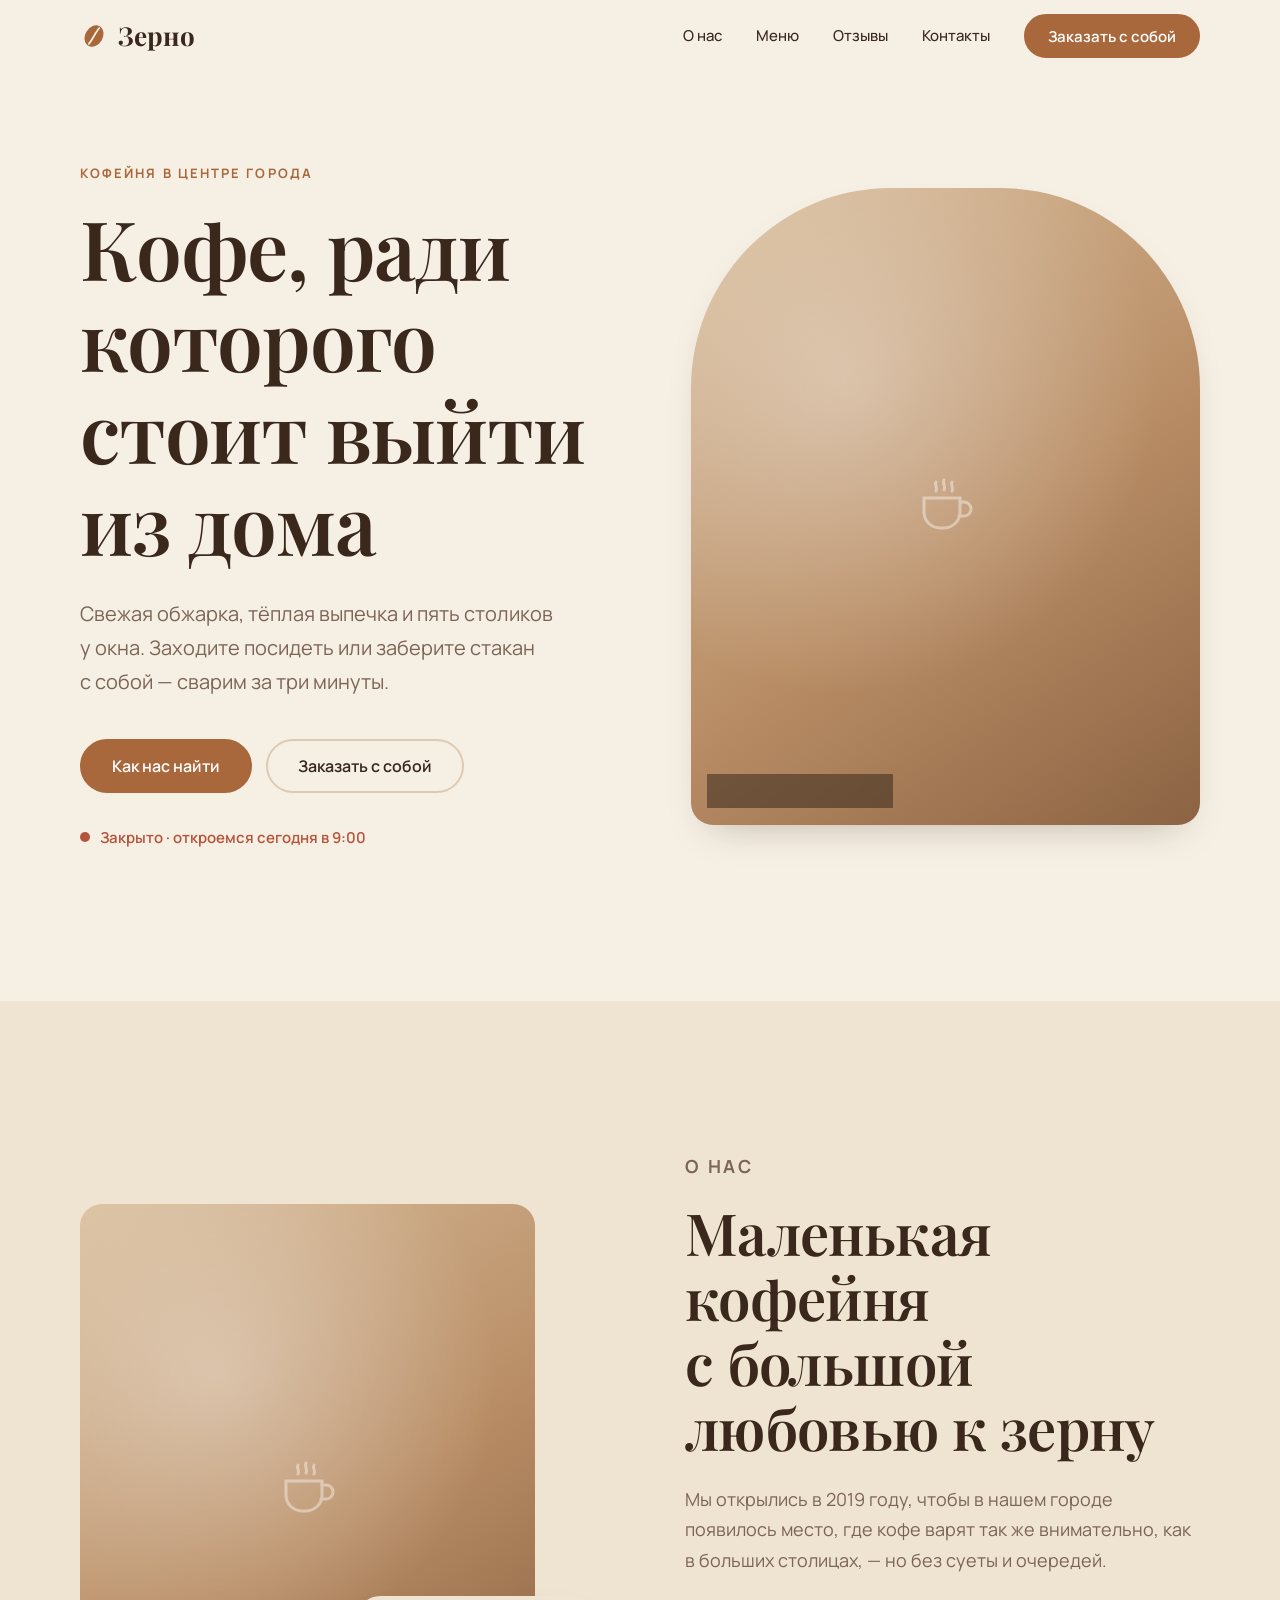
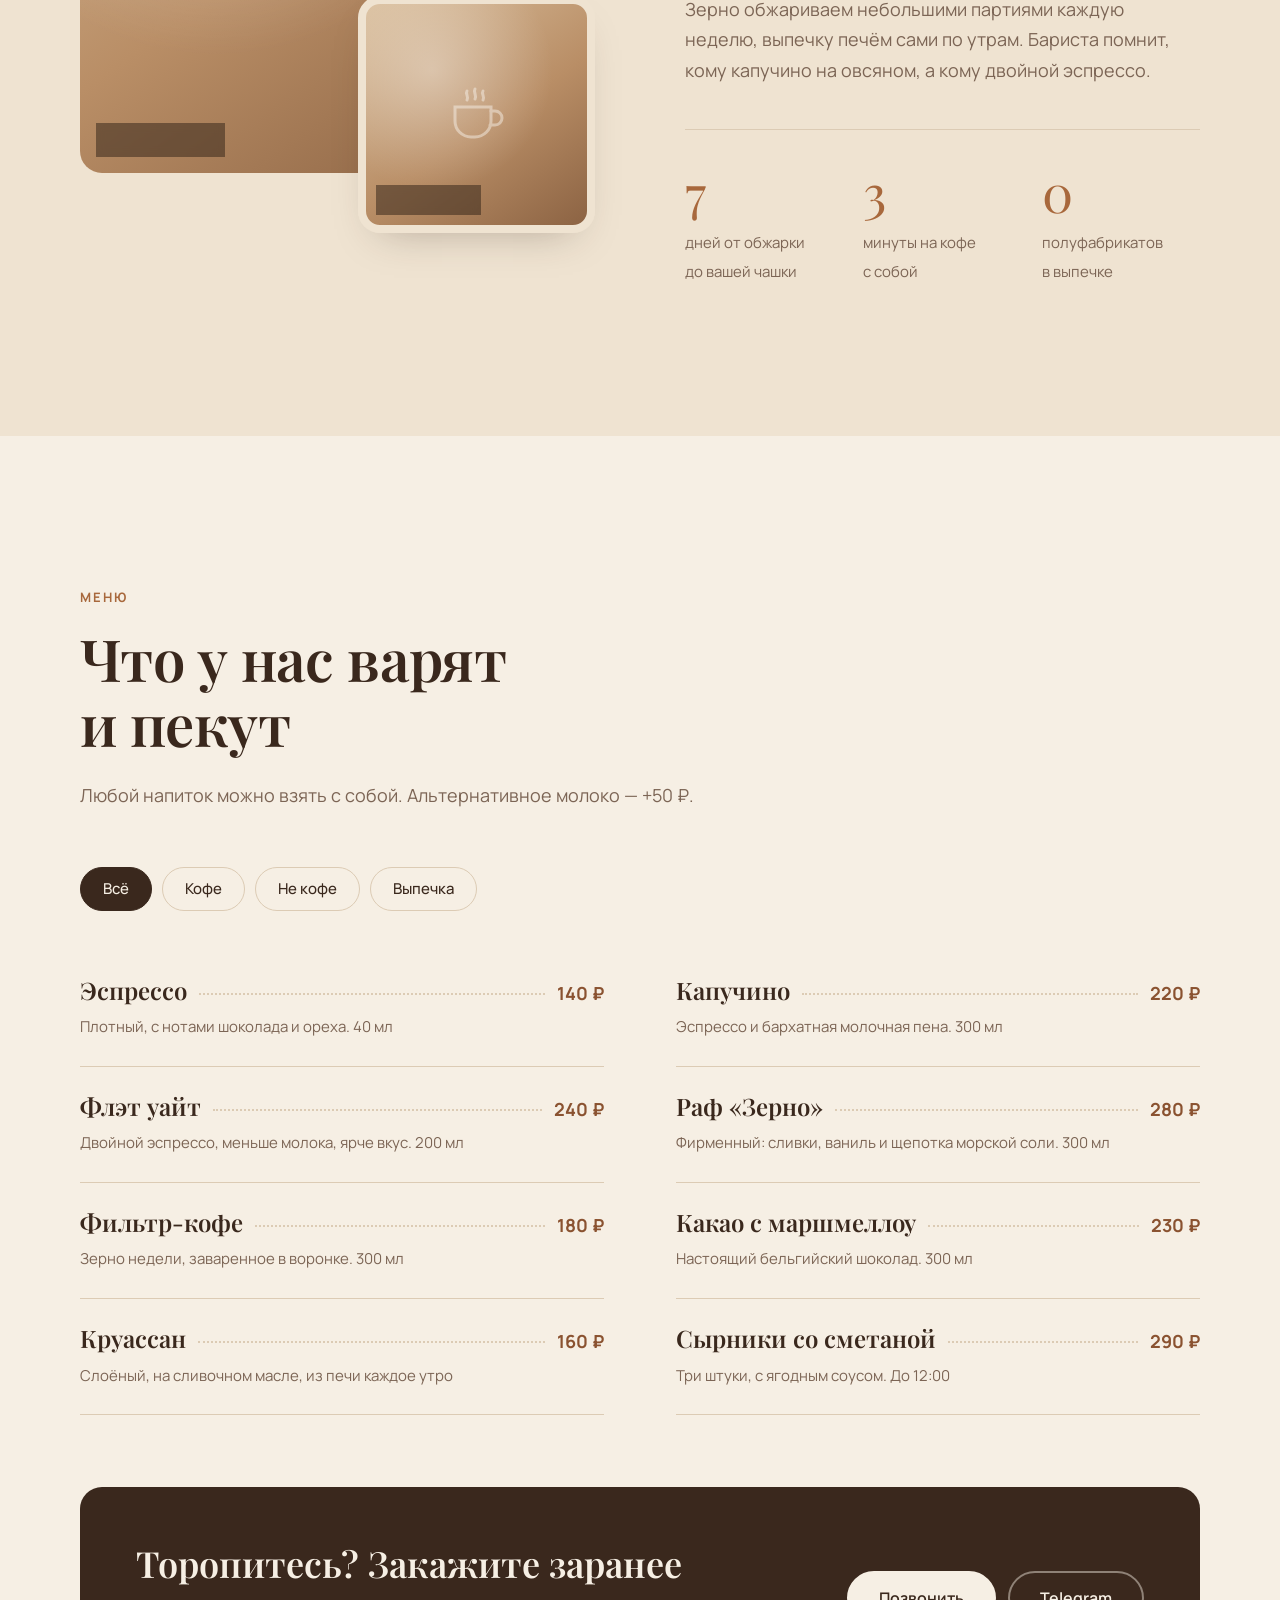
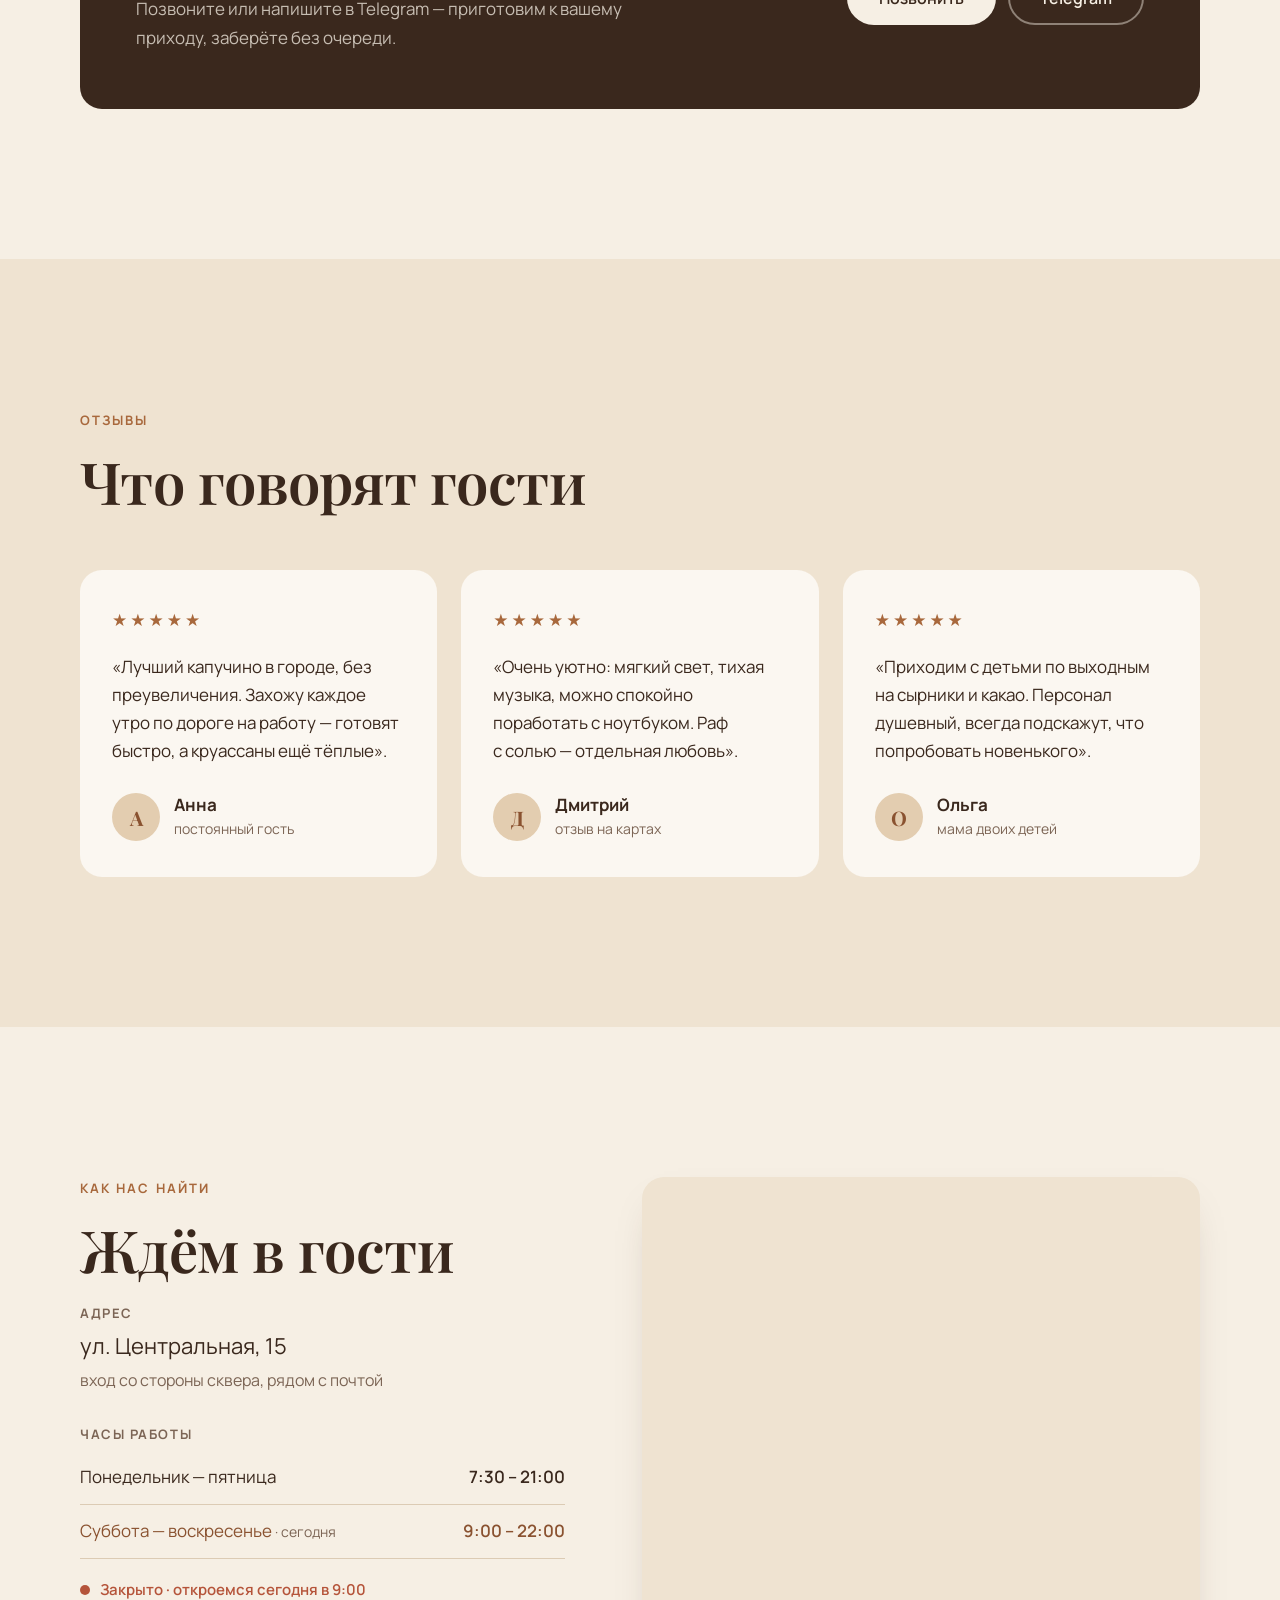
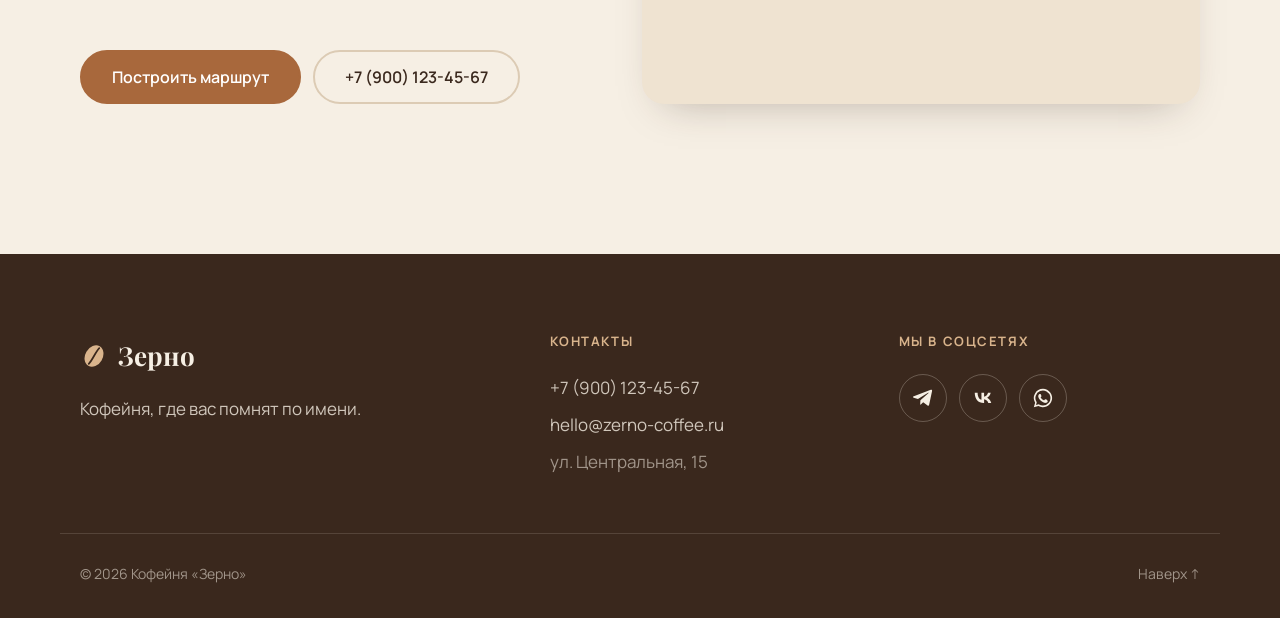
==== index.html @ e834e064 "Первая версия сайта Одностраничный сайт кофейни «Зерно» на чистом HTML, CSS и JS: первый экран, о на" ====
<!DOCTYPE html>
<html lang="ru">
<head>
  <meta charset="UTF-8">
  <meta name="viewport" content="width=device-width, initial-scale=1">
  <title>Кофейня «Зерно» — свежий кофе и выпечка</title>
  <meta name="description" content="Кофейня «Зерно»: кофе свежей обжарки, домашняя выпечка и кофе с собой. Адрес, меню, часы работы.">
  <meta name="theme-color" content="#F6EFE4">

  <link rel="preconnect" href="https://fonts.googleapis.com">
  <link rel="preconnect" href="https://fonts.gstatic.com" crossorigin>
  <link href="https://fonts.googleapis.com/css2?family=Manrope:wght@400;500;600;700&family=Playfair+Display:wght@500;600;700&display=swap" rel="stylesheet">

  <link rel="stylesheet" href="css/style.css">
  <script>document.documentElement.classList.add('js');</script>
</head>
<body>

  <!-- Шапка -->
  <header class="header" id="header">
    <div class="container header__inner">
      <a href="#top" class="logo" aria-label="Зерно — на главную">
        <svg class="logo__icon" viewBox="0 0 32 32" aria-hidden="true">
          <ellipse cx="16" cy="16" rx="10" ry="13" transform="rotate(30 16 16)" fill="currentColor"/>
          <path d="M10 25c4-4 8-14 12-18" stroke="#F6EFE4" stroke-width="2" fill="none" stroke-linecap="round"/>
        </svg>
        Зерно
      </a>

      <nav class="nav" id="nav" aria-label="Основная навигация">
        <a href="#about" class="nav__link">О нас</a>
        <a href="#menu" class="nav__link">Меню</a>
        <a href="#reviews" class="nav__link">Отзывы</a>
        <a href="#contacts" class="nav__link">Контакты</a>
        <a href="tel:+79001234567" class="btn btn--small nav__cta">Заказать с собой</a>
      </nav>

      <button class="burger" id="burger" aria-label="Открыть меню" aria-expanded="false" aria-controls="nav">
        <span></span><span></span><span></span>
      </button>
    </div>
  </header>

  <main id="top">

    <!-- Первый экран -->
    <section class="hero">
      <div class="container hero__inner">
        <div class="hero__text">
          <p class="eyebrow">Кофейня в центре города</p>
          <h1 class="hero__title">Кофе, ради которого стоит выйти из&nbsp;дома</h1>
          <p class="hero__lead">Свежая обжарка, тёплая выпечка и&nbsp;пять столиков у&nbsp;окна. Заходите посидеть или заберите стакан с&nbsp;собой&nbsp;— сварим за&nbsp;три минуты.</p>
          <div class="hero__actions">
            <a href="#contacts" class="btn">Как нас найти</a>
            <a href="tel:+79001234567" class="btn btn--ghost">Заказать с собой</a>
          </div>
          <p class="hero__status" data-status>
            <span class="status-dot"></span>
            <span data-status-text>Открыто ежедневно</span>
          </p>
        </div>

        <div class="hero__media">
          <div class="ph ph--hero" role="img" aria-label="Фото: чашка капучино на деревянном столе">
            <span class="ph__label">Фото: капучино на столе</span>
          </div>
        </div>
      </div>
    </section>

    <!-- О нас -->
    <section class="section about" id="about">
      <div class="container about__inner">
        <div class="about__media reveal">
          <div class="ph ph--tall" role="img" aria-label="Фото: интерьер кофейни">
            <span class="ph__label">Фото: интерьер</span>
          </div>
          <div class="ph ph--small" role="img" aria-label="Фото: бариста за работой">
            <span class="ph__label">Фото: бариста</span>
          </div>
        </div>

        <div class="about__text reveal">
          <p class="eyebrow">О нас</p>
          <h2 class="section__title">Маленькая кофейня с&nbsp;большой любовью к&nbsp;зерну</h2>
          <p>Мы открылись в&nbsp;2019 году, чтобы в&nbsp;нашем городе появилось место, где кофе варят так&nbsp;же внимательно, как в&nbsp;больших столицах,&nbsp;— но&nbsp;без суеты и&nbsp;очередей.</p>
          <p>Зерно обжариваем небольшими партиями каждую неделю, выпечку печём сами по&nbsp;утрам. Бариста помнит, кому капучино на&nbsp;овсяном, а&nbsp;кому двойной эспрессо.</p>

          <ul class="features">
            <li class="feature">
              <span class="feature__num">7</span>
              <span class="feature__text">дней от&nbsp;обжарки до&nbsp;вашей чашки</span>
            </li>
            <li class="feature">
              <span class="feature__num">3</span>
              <span class="feature__text">минуты на&nbsp;кофе с&nbsp;собой</span>
            </li>
            <li class="feature">
              <span class="feature__num">0</span>
              <span class="feature__text">полуфабрикатов в&nbsp;выпечке</span>
            </li>
          </ul>
        </div>
      </div>
    </section>

    <!-- Меню -->
    <section class="section menu" id="menu">
      <div class="container">
        <div class="section__head reveal">
          <p class="eyebrow">Меню</p>
          <h2 class="section__title">Что у&nbsp;нас варят и&nbsp;пекут</h2>
          <p class="section__lead">Любой напиток можно взять с&nbsp;собой. Альтернативное молоко&nbsp;— +50&nbsp;₽.</p>
        </div>

        <div class="menu__tabs reveal" role="tablist" aria-label="Категории меню">
          <button class="tab is-active" role="tab" aria-selected="true" data-filter="all">Всё</button>
          <button class="tab" role="tab" aria-selected="false" data-filter="coffee">Кофе</button>
          <button class="tab" role="tab" aria-selected="false" data-filter="other">Не кофе</button>
          <button class="tab" role="tab" aria-selected="false" data-filter="food">Выпечка</button>
        </div>

        <ul class="menu__list reveal">
          <li class="menu-item" data-cat="coffee">
            <div class="menu-item__row">
              <h3 class="menu-item__name">Эспрессо</h3>
              <span class="menu-item__dots"></span>
              <span class="menu-item__price">140&nbsp;₽</span>
            </div>
            <p class="menu-item__desc">Плотный, с&nbsp;нотами шоколада и&nbsp;ореха. 40&nbsp;мл</p>
          </li>
          <li class="menu-item" data-cat="coffee">
            <div class="menu-item__row">
              <h3 class="menu-item__name">Капучино</h3>
              <span class="menu-item__dots"></span>
              <span class="menu-item__price">220&nbsp;₽</span>
            </div>
            <p class="menu-item__desc">Эспрессо и&nbsp;бархатная молочная пена. 300&nbsp;мл</p>
          </li>
          <li class="menu-item" data-cat="coffee">
            <div class="menu-item__row">
              <h3 class="menu-item__name">Флэт уайт</h3>
              <span class="menu-item__dots"></span>
              <span class="menu-item__price">240&nbsp;₽</span>
            </div>
            <p class="menu-item__desc">Двойной эспрессо, меньше молока, ярче вкус. 200&nbsp;мл</p>
          </li>
          <li class="menu-item" data-cat="coffee">
            <div class="menu-item__row">
              <h3 class="menu-item__name">Раф «Зерно»</h3>
              <span class="menu-item__dots"></span>
              <span class="menu-item__price">280&nbsp;₽</span>
            </div>
            <p class="menu-item__desc">Фирменный: сливки, ваниль и&nbsp;щепотка морской соли. 300&nbsp;мл</p>
          </li>
          <li class="menu-item" data-cat="coffee">
            <div class="menu-item__row">
              <h3 class="menu-item__name">Фильтр-кофе</h3>
              <span class="menu-item__dots"></span>
              <span class="menu-item__price">180&nbsp;₽</span>
            </div>
            <p class="menu-item__desc">Зерно недели, заваренное в&nbsp;воронке. 300&nbsp;мл</p>
          </li>
          <li class="menu-item" data-cat="other">
            <div class="menu-item__row">
              <h3 class="menu-item__name">Какао с&nbsp;маршмеллоу</h3>
              <span class="menu-item__dots"></span>
              <span class="menu-item__price">230&nbsp;₽</span>
            </div>
            <p class="menu-item__desc">Настоящий бельгийский шоколад. 300&nbsp;мл</p>
          </li>
          <li class="menu-item" data-cat="food">
            <div class="menu-item__row">
              <h3 class="menu-item__name">Круассан</h3>
              <span class="menu-item__dots"></span>
              <span class="menu-item__price">160&nbsp;₽</span>
            </div>
            <p class="menu-item__desc">Слоёный, на&nbsp;сливочном масле, из&nbsp;печи каждое утро</p>
          </li>
          <li class="menu-item" data-cat="food">
            <div class="menu-item__row">
              <h3 class="menu-item__name">Сырники со&nbsp;сметаной</h3>
              <span class="menu-item__dots"></span>
              <span class="menu-item__price">290&nbsp;₽</span>
            </div>
            <p class="menu-item__desc">Три штуки, с&nbsp;ягодным соусом. До&nbsp;12:00</p>
          </li>
        </ul>

        <!-- Призыв заказать с собой -->
        <div class="takeaway reveal">
          <div class="takeaway__text">
            <h3 class="takeaway__title">Торопитесь? Закажите заранее</h3>
            <p>Позвоните или напишите в&nbsp;Telegram&nbsp;— приготовим к&nbsp;вашему приходу, заберёте без очереди.</p>
          </div>
          <div class="takeaway__actions">
            <a href="tel:+79001234567" class="btn btn--light">Позвонить</a>
            <a href="https://t.me/zerno_coffee" class="btn btn--outline-light" target="_blank" rel="noopener">Telegram</a>
          </div>
        </div>
      </div>
    </section>

    <!-- Отзывы -->
    <section class="section reviews" id="reviews">
      <div class="container">
        <div class="section__head reveal">
          <p class="eyebrow">Отзывы</p>
          <h2 class="section__title">Что говорят гости</h2>
        </div>

        <div class="reviews__list reveal">
          <figure class="review">
            <div class="review__stars" aria-label="Оценка 5 из 5">★★★★★</div>
            <blockquote class="review__text">«Лучший капучино в&nbsp;городе, без преувеличения. Захожу каждое утро по&nbsp;дороге на&nbsp;работу&nbsp;— готовят быстро, а&nbsp;круассаны ещё тёплые».</blockquote>
            <figcaption class="review__author">
              <span class="avatar" aria-hidden="true">А</span>
              <span><strong>Анна</strong><br><small>постоянный гость</small></span>
            </figcaption>
          </figure>
          <figure class="review">
            <div class="review__stars" aria-label="Оценка 5 из 5">★★★★★</div>
            <blockquote class="review__text">«Очень уютно: мягкий свет, тихая музыка, можно спокойно поработать с&nbsp;ноутбуком. Раф с&nbsp;солью&nbsp;— отдельная любовь».</blockquote>
            <figcaption class="review__author">
              <span class="avatar" aria-hidden="true">Д</span>
              <span><strong>Дмитрий</strong><br><small>отзыв на&nbsp;картах</small></span>
            </figcaption>
          </figure>
          <figure class="review">
            <div class="review__stars" aria-label="Оценка 5 из 5">★★★★★</div>
            <blockquote class="review__text">«Приходим с&nbsp;детьми по&nbsp;выходным на&nbsp;сырники и&nbsp;какао. Персонал душевный, всегда подскажут, что попробовать новенького».</blockquote>
            <figcaption class="review__author">
              <span class="avatar" aria-hidden="true">О</span>
              <span><strong>Ольга</strong><br><small>мама двоих детей</small></span>
            </figcaption>
          </figure>
        </div>
      </div>
    </section>

    <!-- Адрес, часы, карта -->
    <section class="section contacts" id="contacts">
      <div class="container contacts__inner">
        <div class="contacts__info reveal">
          <p class="eyebrow">Как нас найти</p>
          <h2 class="section__title">Ждём в&nbsp;гости</h2>

          <div class="contacts__block">
            <h3 class="contacts__label">Адрес</h3>
            <p class="contacts__address">ул. Центральная, 15<br><span class="muted">вход со&nbsp;стороны сквера, рядом с&nbsp;почтой</span></p>
          </div>

          <div class="contacts__block">
            <h3 class="contacts__label">Часы работы</h3>
            <!-- data-open / data-close — часы работы в формате ЧЧ:ММ, data-days — дни недели (0 = воскресенье) -->
            <ul class="hours" data-hours>
              <li class="hours__row" data-days="1,2,3,4,5" data-open="07:30" data-close="21:00">
                <span>Понедельник — пятница</span><span>7:30 – 21:00</span>
              </li>
              <li class="hours__row" data-days="6,0" data-open="09:00" data-close="22:00">
                <span>Суббота — воскресенье</span><span>9:00 – 22:00</span>
              </li>
            </ul>
            <p class="hours__status" data-status>
              <span class="status-dot"></span>
              <span data-status-text>Открыто ежедневно</span>
            </p>
          </div>

          <div class="contacts__actions">
            <!-- Замените координаты на реальные -->
            <a href="https://yandex.ru/maps/?rtext=~56.4197,40.4491&rtt=pd" class="btn" target="_blank" rel="noopener">Построить маршрут</a>
            <a href="tel:+79001234567" class="btn btn--ghost">+7 (900) 123-45-67</a>
          </div>
        </div>

        <div class="contacts__map reveal">
          <!-- Карта OpenStreetMap. Замените bbox и marker на координаты кофейни -->
          <iframe
            title="Кофейня «Зерно» на карте"
            src="https://www.openstreetmap.org/export/embed.html?bbox=40.4420%2C56.4160%2C40.4560%2C56.4235&amp;layer=mapnik&amp;marker=56.4197%2C40.4491"
            loading="lazy"
            referrerpolicy="no-referrer-when-downgrade"></iframe>
        </div>
      </div>
    </section>

  </main>

  <!-- Футер -->
  <footer class="footer">
    <div class="container footer__inner">
      <div class="footer__brand">
        <a href="#top" class="logo logo--light">
          <svg class="logo__icon" viewBox="0 0 32 32" aria-hidden="true">
            <ellipse cx="16" cy="16" rx="10" ry="13" transform="rotate(30 16 16)" fill="currentColor"/>
            <path d="M10 25c4-4 8-14 12-18" stroke="#3A281D" stroke-width="2" fill="none" stroke-linecap="round"/>
          </svg>
          Зерно
        </a>
        <p class="footer__tagline">Кофейня, где вас помнят по&nbsp;имени.</p>
      </div>

      <div class="footer__col">
        <h3 class="footer__title">Контакты</h3>
        <a href="tel:+79001234567" class="footer__link">+7 (900) 123-45-67</a>
        <a href="mailto:hello@zerno-coffee.ru" class="footer__link">hello@zerno-coffee.ru</a>
        <p class="footer__muted">ул. Центральная, 15</p>
      </div>

      <div class="footer__col">
        <h3 class="footer__title">Мы в соцсетях</h3>
        <div class="socials">
          <a href="https://t.me/zerno_coffee" class="social" target="_blank" rel="noopener" aria-label="Telegram">
            <svg viewBox="0 0 24 24" aria-hidden="true"><path d="M21.9 4.3 18.7 19.4c-.2 1-.9 1.3-1.7.8l-4.8-3.5-2.3 2.2c-.3.3-.5.5-1 .5l.3-4.9 8.9-8c.4-.3-.1-.5-.6-.2L6.5 13.2 1.8 11.7c-1-.3-1-1 .2-1.5L20.5 3c.9-.3 1.6.2 1.4 1.3Z" fill="currentColor"/></svg>
          </a>
          <a href="https://vk.com/zerno_coffee" class="social" target="_blank" rel="noopener" aria-label="ВКонтакте">
            <svg viewBox="0 0 24 24" aria-hidden="true"><path d="M12.8 17.5C6.6 17.5 3.1 13.3 3 6.3h3.1c.1 5.1 2.4 7.3 4.2 7.7V6.3h2.9v4.4c1.8-.2 3.7-2.2 4.3-4.4h2.9c-.5 2.7-2.5 4.7-3.9 5.5 1.4.7 3.7 2.4 4.5 5.7h-3.2c-.7-2.2-2.4-3.9-4.6-4.1v4.1h-.4Z" fill="currentColor"/></svg>
          </a>
          <a href="https://wa.me/79001234567" class="social" target="_blank" rel="noopener" aria-label="WhatsApp">
            <svg viewBox="0 0 24 24" aria-hidden="true"><path d="M12 2a10 10 0 0 0-8.6 15.1L2 22l5-1.3A10 10 0 1 0 12 2Zm0 18.2c-1.5 0-3-.4-4.3-1.2l-.3-.2-3 .8.8-2.9-.2-.3A8.2 8.2 0 1 1 12 20.2Zm4.5-6.1c-.2-.1-1.5-.7-1.7-.8-.2-.1-.4-.1-.6.1l-.8 1c-.1.2-.3.2-.5.1a6.7 6.7 0 0 1-3.3-2.9c-.3-.4.2-.4.7-1.4.1-.2 0-.3 0-.4l-.8-1.8c-.2-.5-.4-.4-.6-.4h-.5a1 1 0 0 0-.7.3 3 3 0 0 0-.9 2.2c0 1.3.9 2.5 1 2.7.1.2 1.8 2.8 4.4 3.9 1.6.7 2.3.8 3.1.6.5-.1 1.5-.6 1.7-1.2.2-.6.2-1.1.2-1.2-.1-.1-.3-.2-.6-.3Z" fill="currentColor"/></svg>
          </a>
        </div>
      </div>
    </div>

    <div class="container footer__bottom">
      <p>© <span data-year>2026</span> Кофейня «Зерно»</p>
      <a href="#top" class="footer__link">Наверх ↑</a>
    </div>
  </footer>

  <script src="js/main.js"></script>
</body>
</html>
---- css/style.css ----
/* ==========================================================
   Кофейня «Зерно» — стили
   ========================================================== */

:root {
  /* Палитра */
  --bg: #F6EFE4;          /* основной фон — светлый беж */
  --bg-alt: #EFE3D1;      /* фон чередующихся секций */
  --surface: #FBF7F1;     /* карточки */
  --text: #3A281D;        /* основной текст — тёмный кофе */
  --muted: #7C6555;       /* второстепенный текст */
  --accent: #A8683C;      /* карамель — кнопки, акценты */
  --accent-dark: #8A5230;
  --dark: #3A281D;        /* тёмные блоки и футер */
  --line: #DCCBB4;
  --open: #5E8A4F;
  --closed: #B5543A;

  /* Типографика */
  --font-head: "Playfair Display", Georgia, "Times New Roman", serif;
  --font-body: "Manrope", system-ui, -apple-system, "Segoe UI", Roboto, sans-serif;

  /* Размеры */
  --container: 1160px;
  --gutter: 20px;
  --radius: 22px;
  --radius-sm: 14px;
  --section-y: clamp(80px, 12vw, 150px);
  --header-h: 72px;
  --shadow: 0 18px 40px -22px rgba(58, 40, 29, .35);
}

/* ---------- База ---------- */
*,
*::before,
*::after { box-sizing: border-box; }

html {
  scroll-behavior: smooth;
  scroll-padding-top: var(--header-h);
  -webkit-text-size-adjust: 100%;
}

body {
  margin: 0;
  background: var(--bg);
  color: var(--text);
  font-family: var(--font-body);
  font-size: 17px;
  line-height: 1.7;
  -webkit-font-smoothing: antialiased;
}

body.nav-open { overflow: hidden; }

img, iframe { display: block; max-width: 100%; }

a { color: inherit; }

h1, h2, h3 { margin: 0; line-height: 1.12; font-weight: 600; }

p { margin: 0 0 1em; }

ul { margin: 0; padding: 0; list-style: none; }

:focus-visible {
  outline: 2px solid var(--accent);
  outline-offset: 3px;
  border-radius: 6px;
}

.container {
  width: 100%;
  max-width: var(--container);
  margin-inline: auto;
  padding-inline: var(--gutter);
}

.muted { color: var(--muted); }

.eyebrow {
  margin-bottom: 18px;
  font-size: 13px;
  font-weight: 700;
  letter-spacing: .16em;
  text-transform: uppercase;
  color: var(--accent);
}

/* ---------- Кнопки ---------- */
.btn {
  display: inline-flex;
  align-items: center;
  justify-content: center;
  gap: 8px;
  min-height: 54px;
  padding: 0 30px;
  border: 2px solid var(--accent);
  border-radius: 999px;
  background: var(--accent);
  color: #fff;
  font: 600 16px/1 var(--font-body);
  text-decoration: none;
  white-space: nowrap;
  cursor: pointer;
  transition: background-color .2s, border-color .2s, color .2s, transform .2s;
}
.btn:hover { background: var(--accent-dark); border-color: var(--accent-dark); transform: translateY(-2px); }
.btn:active { transform: translateY(0); }

.btn--small { min-height: 44px; padding: 0 22px; font-size: 15px; }

.btn--ghost { background: transparent; color: var(--text); border-color: var(--line); }
.btn--ghost:hover { background: transparent; color: var(--accent-dark); border-color: var(--accent); }

.btn--light { background: var(--bg); border-color: var(--bg); color: var(--dark); }
.btn--light:hover { background: #fff; border-color: #fff; }

.btn--outline-light { background: transparent; border-color: rgba(246, 239, 228, .45); color: var(--bg); }
.btn--outline-light:hover { background: transparent; border-color: var(--bg); }

/* ---------- Заглушки для фото ---------- */
.ph {
  position: relative;
  display: flex;
  align-items: flex-end;
  overflow: hidden;
  border-radius: var(--radius);
  background:
    radial-gradient(circle at 30% 30%, rgba(255, 255, 255, .35), transparent 55%),
    linear-gradient(145deg, #D9BE9C 0%, #B98E66 55%, #8C6343 100%);
}
/* силуэт чашки в центре заглушки */
.ph::before {
  content: "";
  position: absolute;
  inset: 0;
  margin: auto;
  width: 64px;
  height: 64px;
  opacity: .45;
  background: center / contain no-repeat url("data:image/svg+xml,%3Csvg xmlns='http://www.w3.org/2000/svg' viewBox='0 0 64 64' fill='none' stroke='%23FBF7F1' stroke-width='3' stroke-linecap='round'%3E%3Cpath d='M10 24h36v14a16 16 0 0 1-16 16h-4a16 16 0 0 1-16-16Z'/%3E%3Cpath d='M46 28h4a7 7 0 0 1 0 14h-5'/%3E%3Cpath d='M22 8c-2 3 2 5 0 9M30 6c-2 3 2 6 0 10M38 8c-2 3 2 5 0 9'/%3E%3C/svg%3E");
}
.ph__label {
  position: relative;
  margin: 16px;
  padding: 6px 14px;
  border-radius: 999px;
  background: rgba(58, 40, 29, .55);
  color: #FBF7F1;
  font-size: 13px;
  font-weight: 500;
  backdrop-filter: blur(4px);
  white-space: nowrap;
}
.ph--small .ph__label { margin: 10px; padding: 5px 11px; font-size: 12px; }

/* ---------- Шапка ---------- */
.header {
  position: sticky;
  top: 0;
  z-index: 50;
  background: rgba(246, 239, 228, .88);
  backdrop-filter: blur(10px);
  -webkit-backdrop-filter: blur(10px);
  transition: box-shadow .25s;
}
.header.is-scrolled { box-shadow: 0 1px 0 var(--line); }

.header__inner {
  display: flex;
  align-items: center;
  justify-content: space-between;
  height: var(--header-h);
}

.logo {
  display: inline-flex;
  align-items: center;
  gap: 10px;
  font-family: var(--font-head);
  font-size: 26px;
  font-weight: 700;
  text-decoration: none;
  color: var(--text);
}
.logo__icon { width: 28px; height: 28px; color: var(--accent); }
.logo--light { color: var(--bg); }
.logo--light .logo__icon { color: #D9B48C; }

.nav { display: flex; align-items: center; gap: 34px; }

.nav__link {
  position: relative;
  font-size: 15px;
  font-weight: 500;
  text-decoration: none;
}
.nav__link::after {
  content: "";
  position: absolute;
  left: 0;
  bottom: -4px;
  width: 100%;
  height: 2px;
  background: var(--accent);
  transform: scaleX(0);
  transform-origin: left;
  transition: transform .25s;
}
.nav__link:hover::after { transform: scaleX(1); }

.burger {
  display: none;
  width: 44px;
  height: 44px;
  padding: 0;
  border: 0;
  background: none;
  cursor: pointer;
}
.burger span {
  display: block;
  width: 24px;
  height: 2px;
  margin: 5px auto;
  border-radius: 2px;
  background: var(--text);
  transition: transform .25s, opacity .25s;
}
.burger[aria-expanded="true"] span:nth-child(1) { transform: translateY(7px) rotate(45deg); }
.burger[aria-expanded="true"] span:nth-child(2) { opacity: 0; }
.burger[aria-expanded="true"] span:nth-child(3) { transform: translateY(-7px) rotate(-45deg); }

/* ---------- Первый экран ---------- */
.hero { padding: clamp(40px, 7vw, 90px) 0 var(--section-y); }

.hero__inner {
  display: grid;
  grid-template-columns: 1.05fr 1fr;
  align-items: center;
  gap: clamp(40px, 6vw, 80px);
}

.hero__title {
  font-family: var(--font-head);
  font-size: clamp(42px, 6.4vw, 84px);
  letter-spacing: -.015em;
  margin-bottom: 28px;
}

.hero__lead {
  max-width: 30em;
  margin-bottom: 40px;
  font-size: clamp(17px, 1.6vw, 20px);
  color: var(--muted);
}

.hero__actions { display: flex; flex-wrap: wrap; gap: 14px; }

.hero__status { margin: 32px 0 0; }

.ph--hero {
  aspect-ratio: 4 / 5;
  border-radius: 200px 200px var(--radius) var(--radius); /* арка */
  box-shadow: var(--shadow);
}

/* статус «открыто/закрыто» */
[data-status] {
  display: inline-flex;
  align-items: center;
  gap: 10px;
  font-size: 15px;
  font-weight: 600;
  color: var(--muted);
}
.status-dot {
  width: 10px;
  height: 10px;
  border-radius: 50%;
  background: var(--muted);
}
[data-status].is-open .status-dot { background: var(--open); box-shadow: 0 0 0 4px rgba(94, 138, 79, .18); }
[data-status].is-open { color: var(--open); }
[data-status].is-closed .status-dot { background: var(--closed); }
[data-status].is-closed { color: var(--closed); }

/* ---------- Секции ---------- */
.section { padding: var(--section-y) 0; }

.section__head { max-width: 640px; margin-bottom: 56px; }

.section__title {
  font-family: var(--font-head);
  font-size: clamp(34px, 4.6vw, 58px);
  letter-spacing: -.01em;
  margin-bottom: 24px;
}

.section__lead { color: var(--muted); font-size: 18px; margin: 0; }

/* ---------- О нас ---------- */
.about { background: var(--bg-alt); }

.about__inner {
  display: grid;
  grid-template-columns: 1fr 1fr;
  align-items: center;
  gap: clamp(48px, 7vw, 100px);
}

.about__media { position: relative; padding-bottom: 60px; padding-right: 60px; }
.ph--tall { aspect-ratio: 4 / 5; }
.ph--small {
  position: absolute;
  right: 0;
  bottom: 0;
  width: 46%;
  aspect-ratio: 1;
  border: 8px solid var(--bg-alt);
  box-shadow: var(--shadow);
}

.about__text > p { color: var(--muted); font-size: 18px; }

.features {
  display: grid;
  grid-template-columns: repeat(3, 1fr);
  gap: 20px;
  margin-top: 44px;
  padding-top: 36px;
  border-top: 1px solid var(--line);
}
.feature__num {
  display: block;
  font-family: var(--font-head);
  font-size: 52px;
  line-height: 1;
  color: var(--accent);
  margin-bottom: 10px;
}
.feature__text { font-size: 15px; line-height: 1.45; color: var(--muted); }

/* ---------- Меню ---------- */
.menu__tabs {
  display: flex;
  gap: 10px;
  margin-bottom: 40px;
  overflow-x: auto;
  scrollbar-width: none;
}
.menu__tabs::-webkit-scrollbar { display: none; }

.tab {
  flex-shrink: 0;
  min-height: 44px;
  padding: 0 22px;
  border: 1px solid var(--line);
  border-radius: 999px;
  background: transparent;
  color: var(--text);
  font: 500 15px/1 var(--font-body);
  cursor: pointer;
  transition: background-color .2s, color .2s, border-color .2s;
}
.tab:hover { border-color: var(--accent); }
.tab.is-active { background: var(--dark); border-color: var(--dark); color: var(--bg); }

.menu__list {
  display: grid;
  grid-template-columns: 1fr 1fr;
  column-gap: 72px;
}

.menu-item {
  padding: 26px 0;
  border-bottom: 1px solid var(--line);
  animation: fade-in .35s ease;
}
.menu-item[hidden] { display: none; }

.menu-item__row { display: flex; align-items: baseline; gap: 12px; }
.menu-item__name { font-family: var(--font-head); font-size: 24px; font-weight: 600; }
.menu-item__dots { flex: 1; border-bottom: 2px dotted var(--line); transform: translateY(-5px); min-width: 20px; }
.menu-item__price { font-weight: 700; font-size: 18px; color: var(--accent-dark); white-space: nowrap; }
.menu-item__desc { margin: 6px 0 0; font-size: 15px; color: var(--muted); }

@keyframes fade-in { from { opacity: 0; transform: translateY(6px); } }

/* Блок «закажите заранее» */
.takeaway {
  display: flex;
  align-items: center;
  justify-content: space-between;
  gap: 32px;
  margin-top: 72px;
  padding: clamp(32px, 5vw, 56px);
  border-radius: var(--radius);
  background: var(--dark);
  color: var(--bg);
}
.takeaway__title { font-family: var(--font-head); font-size: clamp(26px, 3vw, 36px); margin-bottom: 12px; }
.takeaway p { margin: 0; color: rgba(246, 239, 228, .75); max-width: 32em; }
.takeaway__actions { display: flex; flex-wrap: wrap; gap: 12px; flex-shrink: 0; }

/* ---------- Отзывы ---------- */
.reviews { background: var(--bg-alt); }

.reviews__list {
  display: grid;
  grid-template-columns: repeat(3, 1fr);
  gap: 24px;
}

.review {
  display: flex;
  flex-direction: column;
  margin: 0;
  padding: 36px 32px;
  border-radius: var(--radius);
  background: var(--surface);
}
.review__stars { color: var(--accent); letter-spacing: 3px; margin-bottom: 18px; }
.review__text { flex: 1; margin: 0 0 28px; font-size: 17px; line-height: 1.65; }
.review__author { display: flex; align-items: center; gap: 14px; line-height: 1.35; }
.review__author small { color: var(--muted); font-size: 14px; }

.avatar {
  display: grid;
  place-items: center;
  width: 48px;
  height: 48px;
  border-radius: 50%;
  background: #E3CDB0;
  color: var(--accent-dark);
  font-family: var(--font-head);
  font-weight: 700;
  font-size: 20px;
}

/* ---------- Контакты ---------- */
.contacts__inner {
  display: grid;
  grid-template-columns: 1fr 1.15fr;
  gap: clamp(40px, 6vw, 80px);
  align-items: stretch;
}

.contacts__block { margin-bottom: 32px; }
.contacts__label {
  margin-bottom: 10px;
  font-family: var(--font-body);
  font-size: 13px;
  font-weight: 700;
  letter-spacing: .12em;
  text-transform: uppercase;
  color: var(--muted);
}
.contacts__address { font-size: 22px; line-height: 1.45; margin: 0; }
.contacts__address .muted { font-size: 16px; }

.hours { margin-bottom: 16px; }
.hours__row {
  display: flex;
  justify-content: space-between;
  gap: 16px;
  padding: 12px 0;
  border-bottom: 1px solid var(--line);
  font-size: 17px;
}
.hours__row span:last-child { font-weight: 600; white-space: nowrap; }
.hours__row.is-today { color: var(--accent-dark); }
.hours__row.is-today span:first-child::after { content: " · сегодня"; font-size: 14px; color: var(--muted); }

.contacts__actions { display: flex; flex-wrap: wrap; gap: 12px; margin-top: 8px; }

.contacts__map {
  min-height: 420px;
  border-radius: var(--radius);
  overflow: hidden;
  background: var(--bg-alt);
  box-shadow: var(--shadow);
}
.contacts__map iframe {
  width: 100%;
  height: 100%;
  min-height: 420px;
  border: 0;
  filter: sepia(.25) saturate(.9);
}

/* ---------- Футер ---------- */
.footer {
  background: var(--dark);
  color: rgba(246, 239, 228, .8);
  padding: 80px 0 32px;
}

.footer__inner {
  display: grid;
  grid-template-columns: 1.4fr 1fr 1fr;
  gap: 48px;
  padding-bottom: 56px;
  border-bottom: 1px solid rgba(246, 239, 228, .14);
}

.footer__tagline { margin-top: 16px; max-width: 18em; }

.footer__title {
  margin-bottom: 18px;
  font-family: var(--font-body);
  font-size: 13px;
  font-weight: 700;
  letter-spacing: .12em;
  text-transform: uppercase;
  color: #D9B48C;
}

.footer__col { display: flex; flex-direction: column; align-items: flex-start; gap: 8px; }
.footer__link { text-decoration: none; transition: color .2s; }
.footer__link:hover { color: #fff; }
.footer__muted { margin: 0; color: rgba(246, 239, 228, .55); }

.socials { display: flex; gap: 12px; }
.social {
  display: grid;
  place-items: center;
  width: 48px;
  height: 48px;
  border-radius: 50%;
  border: 1px solid rgba(246, 239, 228, .25);
  color: var(--bg);
  transition: background-color .2s, color .2s, border-color .2s;
}
.social svg { width: 22px; height: 22px; }
.social:hover { background: var(--bg); color: var(--dark); border-color: var(--bg); }

.footer__bottom {
  display: flex;
  justify-content: space-between;
  gap: 16px;
  padding-top: 28px;
  font-size: 14px;
  color: rgba(246, 239, 228, .55);
}
.footer__bottom p { margin: 0; }

/* ---------- Анимация появления ---------- */
/* прячем блоки только если JS загрузился — иначе контент виден сразу */
.js .reveal { opacity: 0; transform: translateY(24px); transition: opacity .7s ease, transform .7s ease; }
.js .reveal.is-visible { opacity: 1; transform: none; }

@media (prefers-reduced-motion: reduce) {
  html { scroll-behavior: auto; }
  *, *::before, *::after { animation: none !important; transition: none !important; }
  .reveal { opacity: 1; transform: none; }
}

/* ==========================================================
   Адаптив
   ========================================================== */

@media (max-width: 1024px) {
  .nav { gap: 24px; }
  .menu__list { column-gap: 48px; }
  .reviews__list { grid-template-columns: 1fr 1fr; }
  .reviews__list .review:last-child { grid-column: 1 / -1; }
}

@media (max-width: 860px) {
  :root { --header-h: 64px; }

  /* Мобильное меню */
  .burger { display: block; position: relative; z-index: 2; }

  .nav {
    position: fixed;
    inset: var(--header-h) 0 auto 0;
    height: calc(100dvh - var(--header-h));
    flex-direction: column;
    align-items: stretch;
    gap: 0;
    padding: 24px var(--gutter) 40px;
    background: var(--bg);
    opacity: 0;
    visibility: hidden;
    transform: translateY(-12px);
    transition: opacity .25s, transform .25s, visibility .25s;
  }
  .nav.is-open { opacity: 1; visibility: visible; transform: none; }
  .nav__link {
    padding: 18px 0;
    border-bottom: 1px solid var(--line);
    font-family: var(--font-head);
    font-size: 28px;
  }
  .nav__link::after { display: none; }
  .nav__cta { margin-top: 32px; min-height: 56px; font-size: 16px; }

  .hero__inner,
  .about__inner,
  .contacts__inner { grid-template-columns: 1fr; }

  .ph--hero { aspect-ratio: 16 / 10; border-radius: 160px 160px var(--radius) var(--radius); }

  .about__media { max-width: 520px; }

  .menu__list { grid-template-columns: 1fr; }

  .takeaway { flex-direction: column; align-items: flex-start; }

  .contacts__map, .contacts__map iframe { min-height: 340px; }

  .footer__inner { grid-template-columns: 1fr 1fr; }
  .footer__brand { grid-column: 1 / -1; }
}

@media (max-width: 600px) {
  body { font-size: 16px; }

  .hero { padding-top: 20px; }
  .hero__actions .btn { flex: 1 1 100%; }
  .ph--hero { aspect-ratio: 4 / 3; border-radius: 120px 120px var(--radius) var(--radius); }

  .section__head { margin-bottom: 40px; }

  .about__media { padding-right: 32px; padding-bottom: 40px; }
  .ph--small { border-width: 6px; }

  .features { grid-template-columns: 1fr; gap: 0; }
  .feature {
    display: flex;
    align-items: center;
    gap: 18px;
    padding: 14px 0;
  }
  .feature + .feature { border-top: 1px solid var(--line); }
  .feature__num { width: 48px; margin: 0; font-size: 42px; flex-shrink: 0; }

  .menu__tabs { flex-wrap: wrap; gap: 8px; }
  .tab { padding: 0 16px; font-size: 14px; }

  .menu-item__name { font-size: 21px; }

  .takeaway__actions { width: 100%; }
  .takeaway__actions .btn { flex: 1; }

  /* Отзывы — горизонтальная лента со свайпом */
  .reviews__list {
    display: flex;
    gap: 14px;
    margin-inline: calc(var(--gutter) * -1);
    padding: 0 var(--gutter) 8px;
    overflow-x: auto;
    scroll-snap-type: x mandatory;
    scrollbar-width: none;
  }
  .reviews__list::-webkit-scrollbar { display: none; }
  .review {
    flex: 0 0 86%;
    scroll-snap-align: center;
    padding: 30px 24px;
  }

  .contacts__address { font-size: 20px; }
  .hours__row { font-size: 16px; }
  .hours__row.is-today span:first-child::after { content: ""; }
  .contacts__actions .btn { flex: 1 1 100%; }

  .footer { padding-top: 64px; }
  .footer__inner { grid-template-columns: 1fr; gap: 36px; }
  .footer__bottom { flex-direction: column-reverse; align-items: flex-start; gap: 12px; }
}
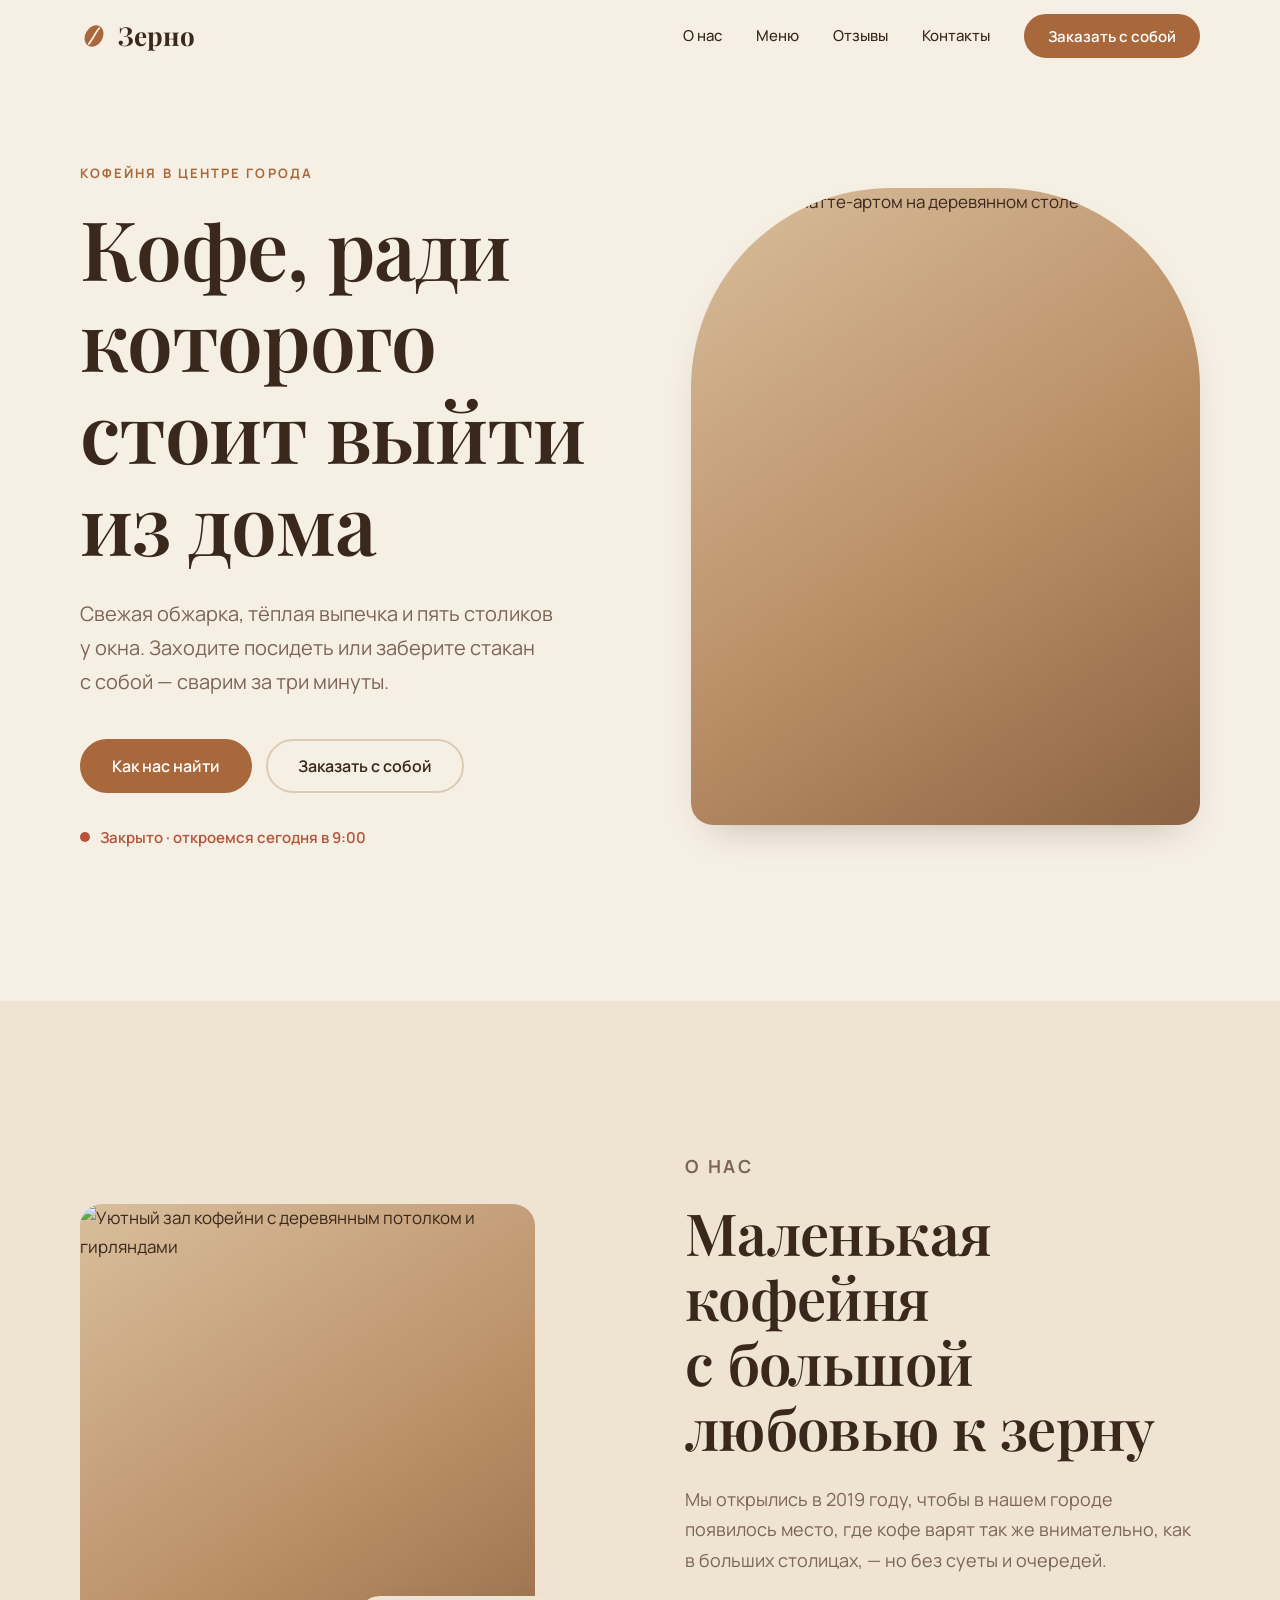
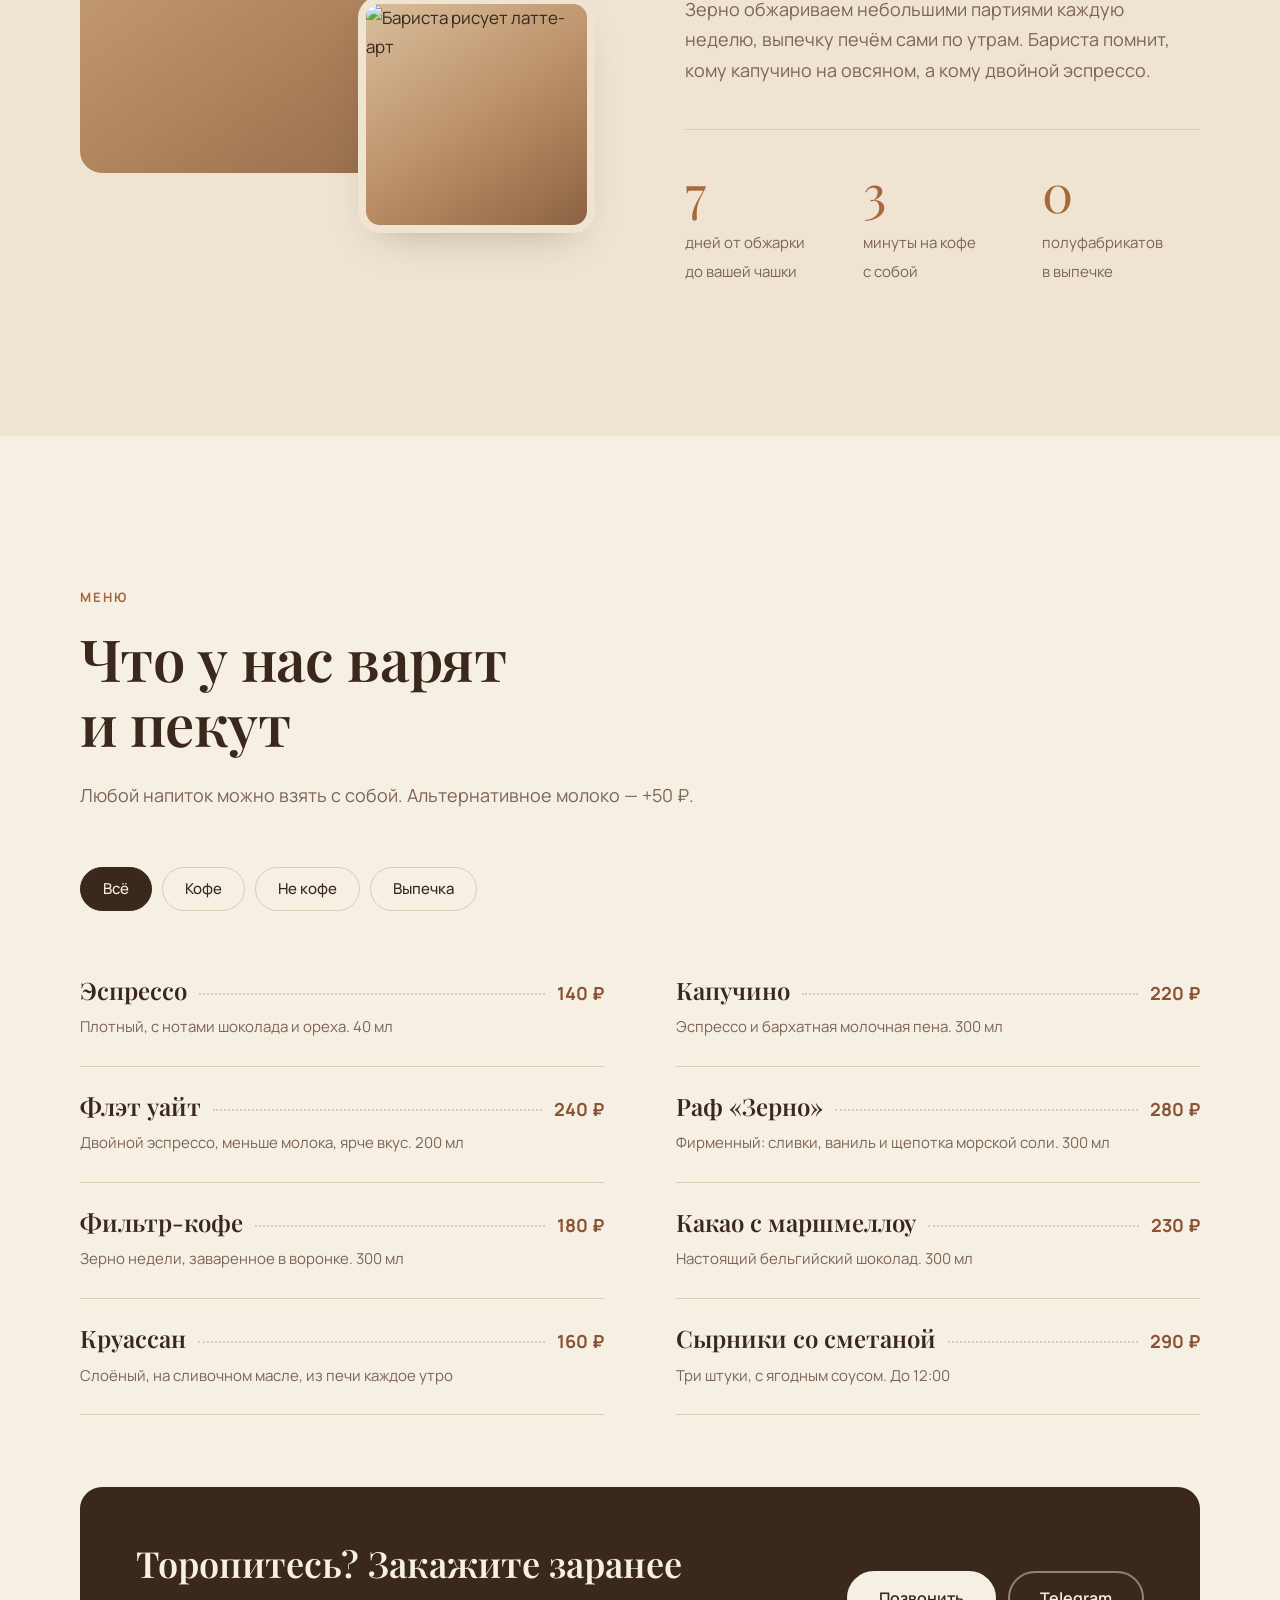
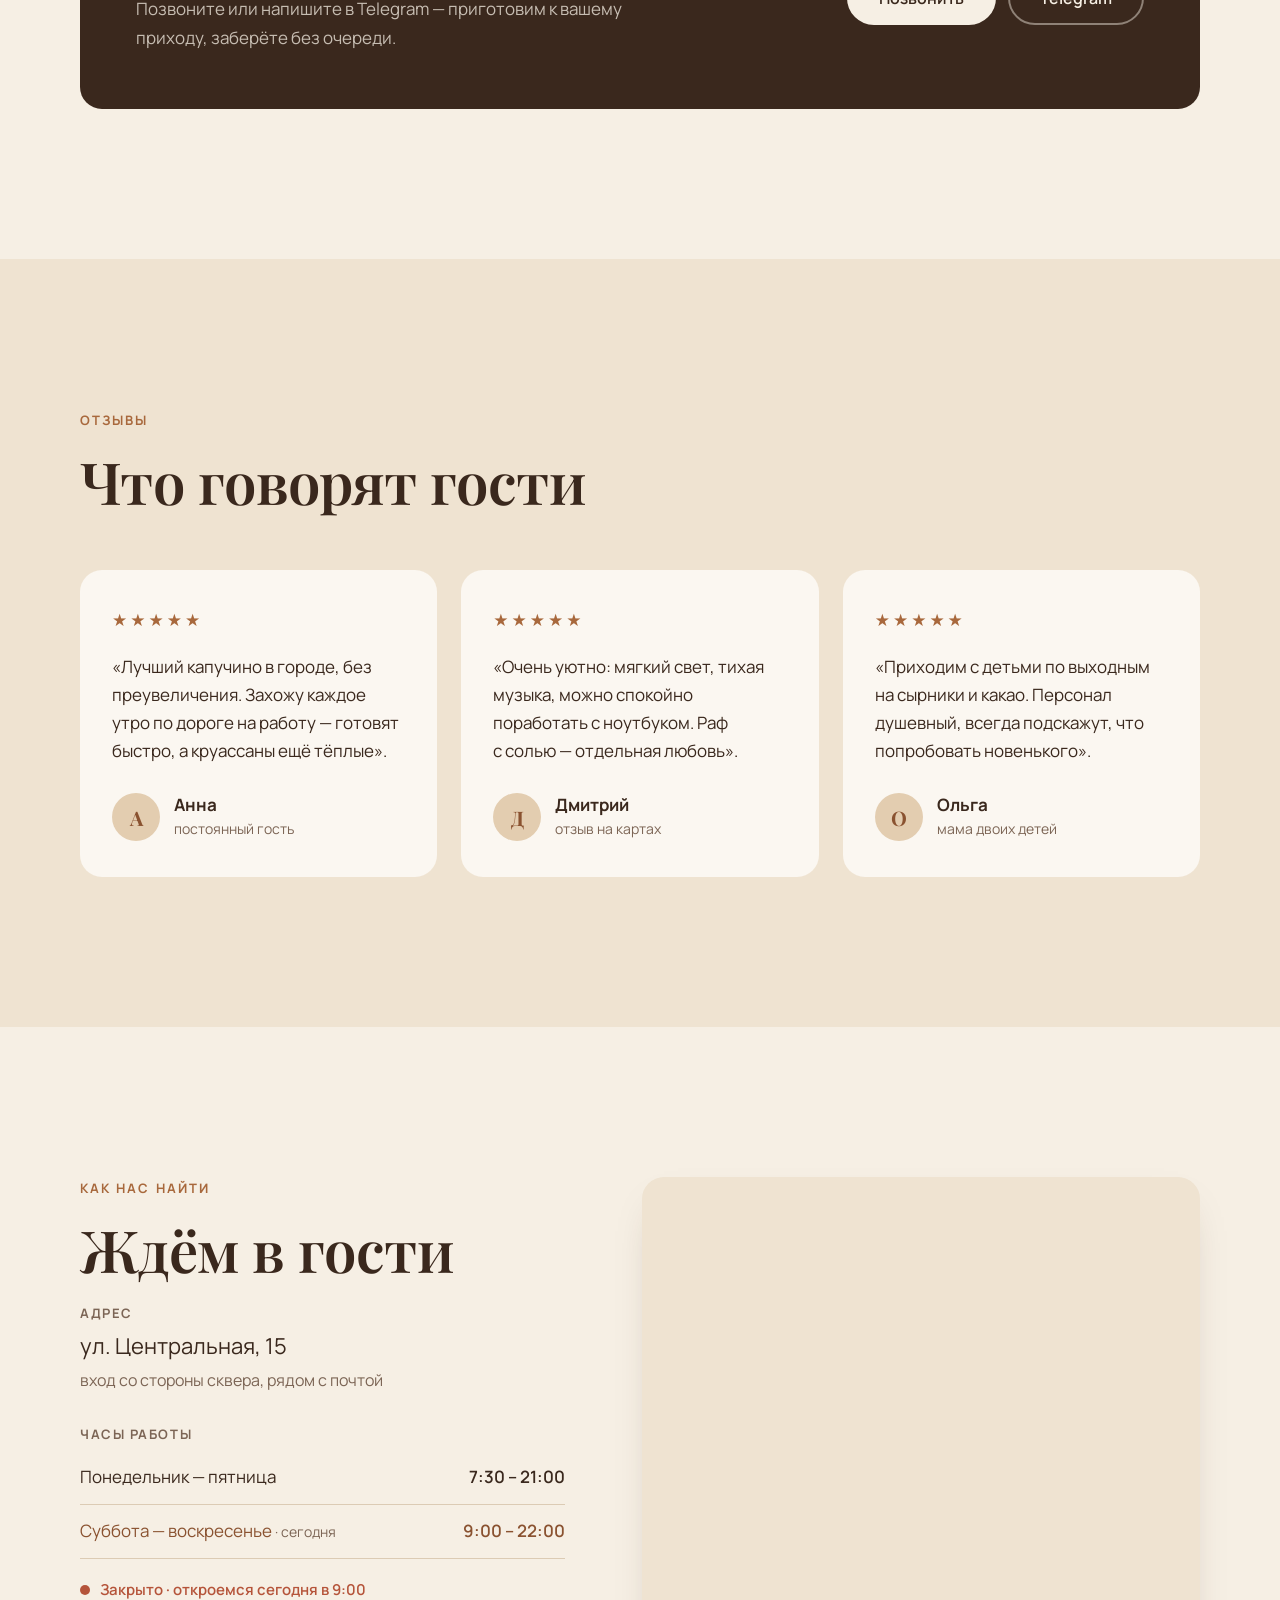
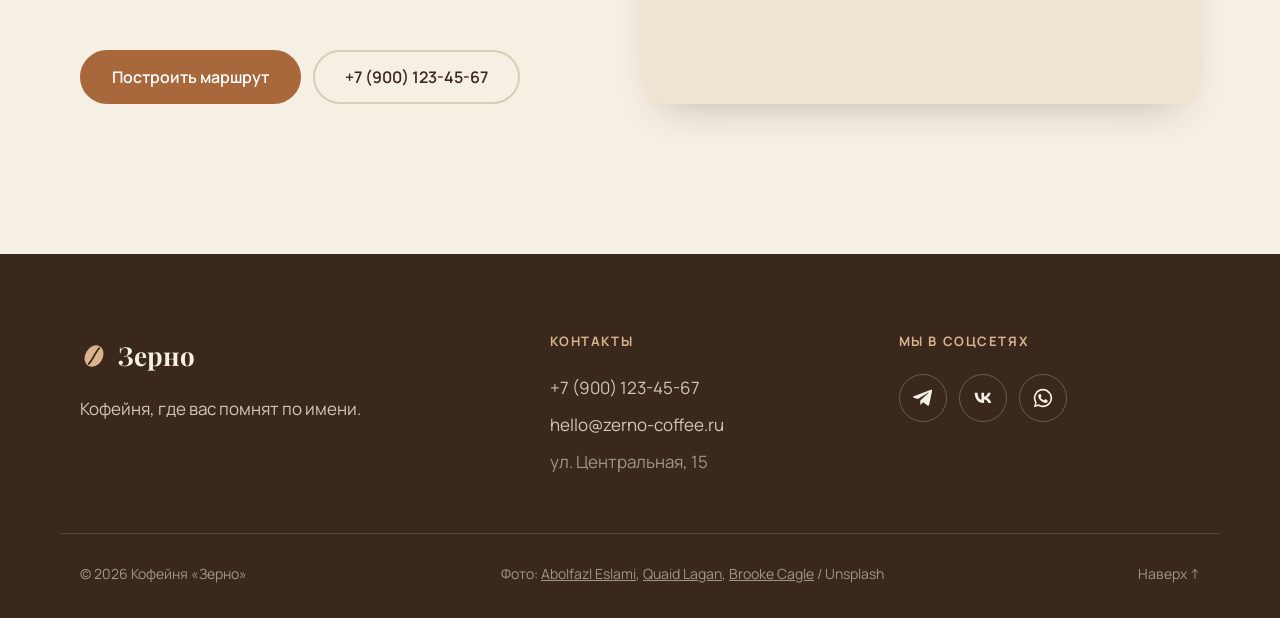
==== commit 6f35c462: "Настоящие фото с Unsplash вместо заглушек Капучино (Abolfazl Eslami), интерьер (Quaid Lagan) и барис" ====
--- a/index.html
+++ b/index.html
@@ -61,9 +61,16 @@
         </div>
 
         <div class="hero__media">
-          <div class="ph ph--hero" role="img" aria-label="Фото: чашка капучино на деревянном столе">
-            <span class="ph__label">Фото: капучино на столе</span>
-          </div>
+          <!-- Фото: Abolfazl Eslami, Unsplash — https://unsplash.com/photos/c8gSQkwWoRA -->
+          <img class="ph ph--hero"
+            src="https://images.unsplash.com/photo-1630040995437-80b01c5dd52d?auto=format&amp;fit=crop&amp;w=900&amp;q=80"
+            srcset="https://images.unsplash.com/photo-1630040995437-80b01c5dd52d?auto=format&amp;fit=crop&amp;w=600&amp;q=80 600w,
+                    https://images.unsplash.com/photo-1630040995437-80b01c5dd52d?auto=format&amp;fit=crop&amp;w=900&amp;q=80 900w,
+                    https://images.unsplash.com/photo-1630040995437-80b01c5dd52d?auto=format&amp;fit=crop&amp;w=1300&amp;q=80 1300w"
+            sizes="(max-width: 860px) 100vw, 540px"
+            width="900" height="1125"
+            alt="Капучино с латте-артом на деревянном столе"
+            fetchpriority="high">
         </div>
       </div>
     </section>
@@ -72,12 +79,25 @@
     <section class="section about" id="about">
       <div class="container about__inner">
         <div class="about__media reveal">
-          <div class="ph ph--tall" role="img" aria-label="Фото: интерьер кофейни">
-            <span class="ph__label">Фото: интерьер</span>
-          </div>
-          <div class="ph ph--small" role="img" aria-label="Фото: бариста за работой">
-            <span class="ph__label">Фото: бариста</span>
-          </div>
+          <!-- Фото: Quaid Lagan, Unsplash — https://unsplash.com/photos/jA9a1yepfEk -->
+          <img class="ph ph--tall"
+            src="https://images.unsplash.com/photo-1563722897-e6dac3cec340?auto=format&amp;fit=crop&amp;w=800&amp;q=80"
+            srcset="https://images.unsplash.com/photo-1563722897-e6dac3cec340?auto=format&amp;fit=crop&amp;w=500&amp;q=80 500w,
+                    https://images.unsplash.com/photo-1563722897-e6dac3cec340?auto=format&amp;fit=crop&amp;w=800&amp;q=80 800w,
+                    https://images.unsplash.com/photo-1563722897-e6dac3cec340?auto=format&amp;fit=crop&amp;w=1100&amp;q=80 1100w"
+            sizes="(max-width: 860px) 90vw, 480px"
+            width="800" height="1000"
+            alt="Уютный зал кофейни с деревянным потолком и гирляндами"
+            loading="lazy">
+          <!-- Фото: Brooke Cagle, Unsplash — https://unsplash.com/photos/X4RJG4aNi8o -->
+          <img class="ph ph--small"
+            src="https://images.unsplash.com/photo-1507915135761-41a0a222c709?auto=format&amp;fit=crop&amp;w=500&amp;q=80"
+            srcset="https://images.unsplash.com/photo-1507915135761-41a0a222c709?auto=format&amp;fit=crop&amp;w=300&amp;q=80 300w,
+                    https://images.unsplash.com/photo-1507915135761-41a0a222c709?auto=format&amp;fit=crop&amp;w=500&amp;q=80 500w"
+            sizes="(max-width: 860px) 45vw, 230px"
+            width="500" height="500"
+            alt="Бариста рисует латте-арт"
+            loading="lazy">
         </div>
 
         <div class="about__text reveal">
@@ -326,6 +346,7 @@
 
     <div class="container footer__bottom">
       <p>© <span data-year>2026</span> Кофейня «Зерно»</p>
+      <p class="footer__credits">Фото: <a href="https://unsplash.com/photos/c8gSQkwWoRA" target="_blank" rel="noopener">Abolfazl Eslami</a>, <a href="https://unsplash.com/photos/jA9a1yepfEk" target="_blank" rel="noopener">Quaid Lagan</a>, <a href="https://unsplash.com/photos/X4RJG4aNi8o" target="_blank" rel="noopener">Brooke Cagle</a> / Unsplash</p>
       <a href="#top" class="footer__link">Наверх ↑</a>
     </div>
   </footer>
--- a/css/style.css
+++ b/css/style.css
@@ -119,41 +119,15 @@
 .btn--outline-light { background: transparent; border-color: rgba(246, 239, 228, .45); color: var(--bg); }
 .btn--outline-light:hover { background: transparent; border-color: var(--bg); }
 
-/* ---------- Заглушки для фото ---------- */
+/* ---------- Фото ---------- */
 .ph {
-  position: relative;
-  display: flex;
-  align-items: flex-end;
-  overflow: hidden;
+  width: 100%;
+  height: auto;
+  object-fit: cover;
   border-radius: var(--radius);
-  background:
-    radial-gradient(circle at 30% 30%, rgba(255, 255, 255, .35), transparent 55%),
-    linear-gradient(145deg, #D9BE9C 0%, #B98E66 55%, #8C6343 100%);
-}
-/* силуэт чашки в центре заглушки */
-.ph::before {
-  content: "";
-  position: absolute;
-  inset: 0;
-  margin: auto;
-  width: 64px;
-  height: 64px;
-  opacity: .45;
-  background: center / contain no-repeat url("data:image/svg+xml,%3Csvg xmlns='http://www.w3.org/2000/svg' viewBox='0 0 64 64' fill='none' stroke='%23FBF7F1' stroke-width='3' stroke-linecap='round'%3E%3Cpath d='M10 24h36v14a16 16 0 0 1-16 16h-4a16 16 0 0 1-16-16Z'/%3E%3Cpath d='M46 28h4a7 7 0 0 1 0 14h-5'/%3E%3Cpath d='M22 8c-2 3 2 5 0 9M30 6c-2 3 2 6 0 10M38 8c-2 3 2 5 0 9'/%3E%3C/svg%3E");
-}
-.ph__label {
-  position: relative;
-  margin: 16px;
-  padding: 6px 14px;
-  border-radius: 999px;
-  background: rgba(58, 40, 29, .55);
-  color: #FBF7F1;
-  font-size: 13px;
-  font-weight: 500;
-  backdrop-filter: blur(4px);
-  white-space: nowrap;
-}
-.ph--small .ph__label { margin: 10px; padding: 5px 11px; font-size: 12px; }
+  /* тёплый фон, пока фото грузится */
+  background: linear-gradient(145deg, #D9BE9C 0%, #B98E66 55%, #8C6343 100%);
+}
 
 /* ---------- Шапка ---------- */
 .header {
@@ -545,6 +519,8 @@
   color: rgba(246, 239, 228, .55);
 }
 .footer__bottom p { margin: 0; }
+.footer__credits a { color: inherit; transition: color .2s; }
+.footer__credits a:hover { color: var(--bg); }
 
 /* ---------- Анимация появления ---------- */
 /* прячем блоки только если JS загрузился — иначе контент виден сразу */
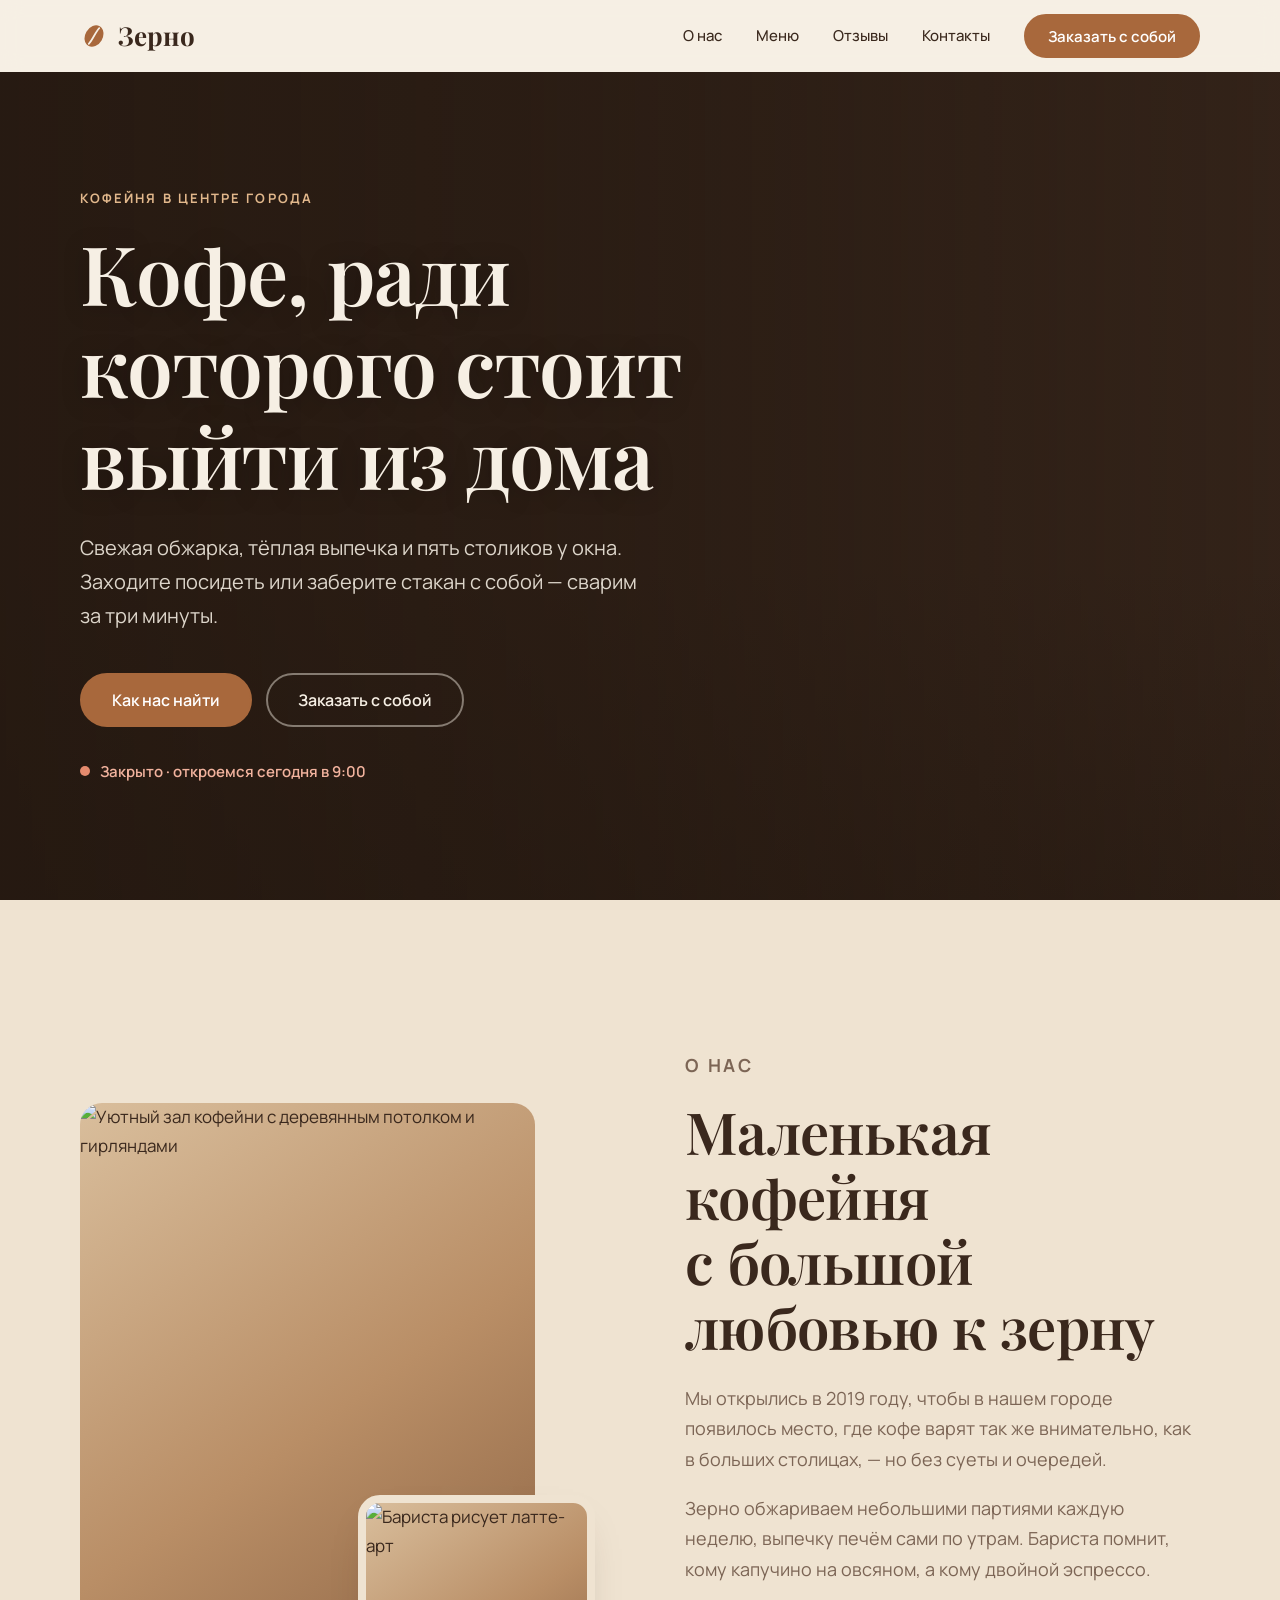
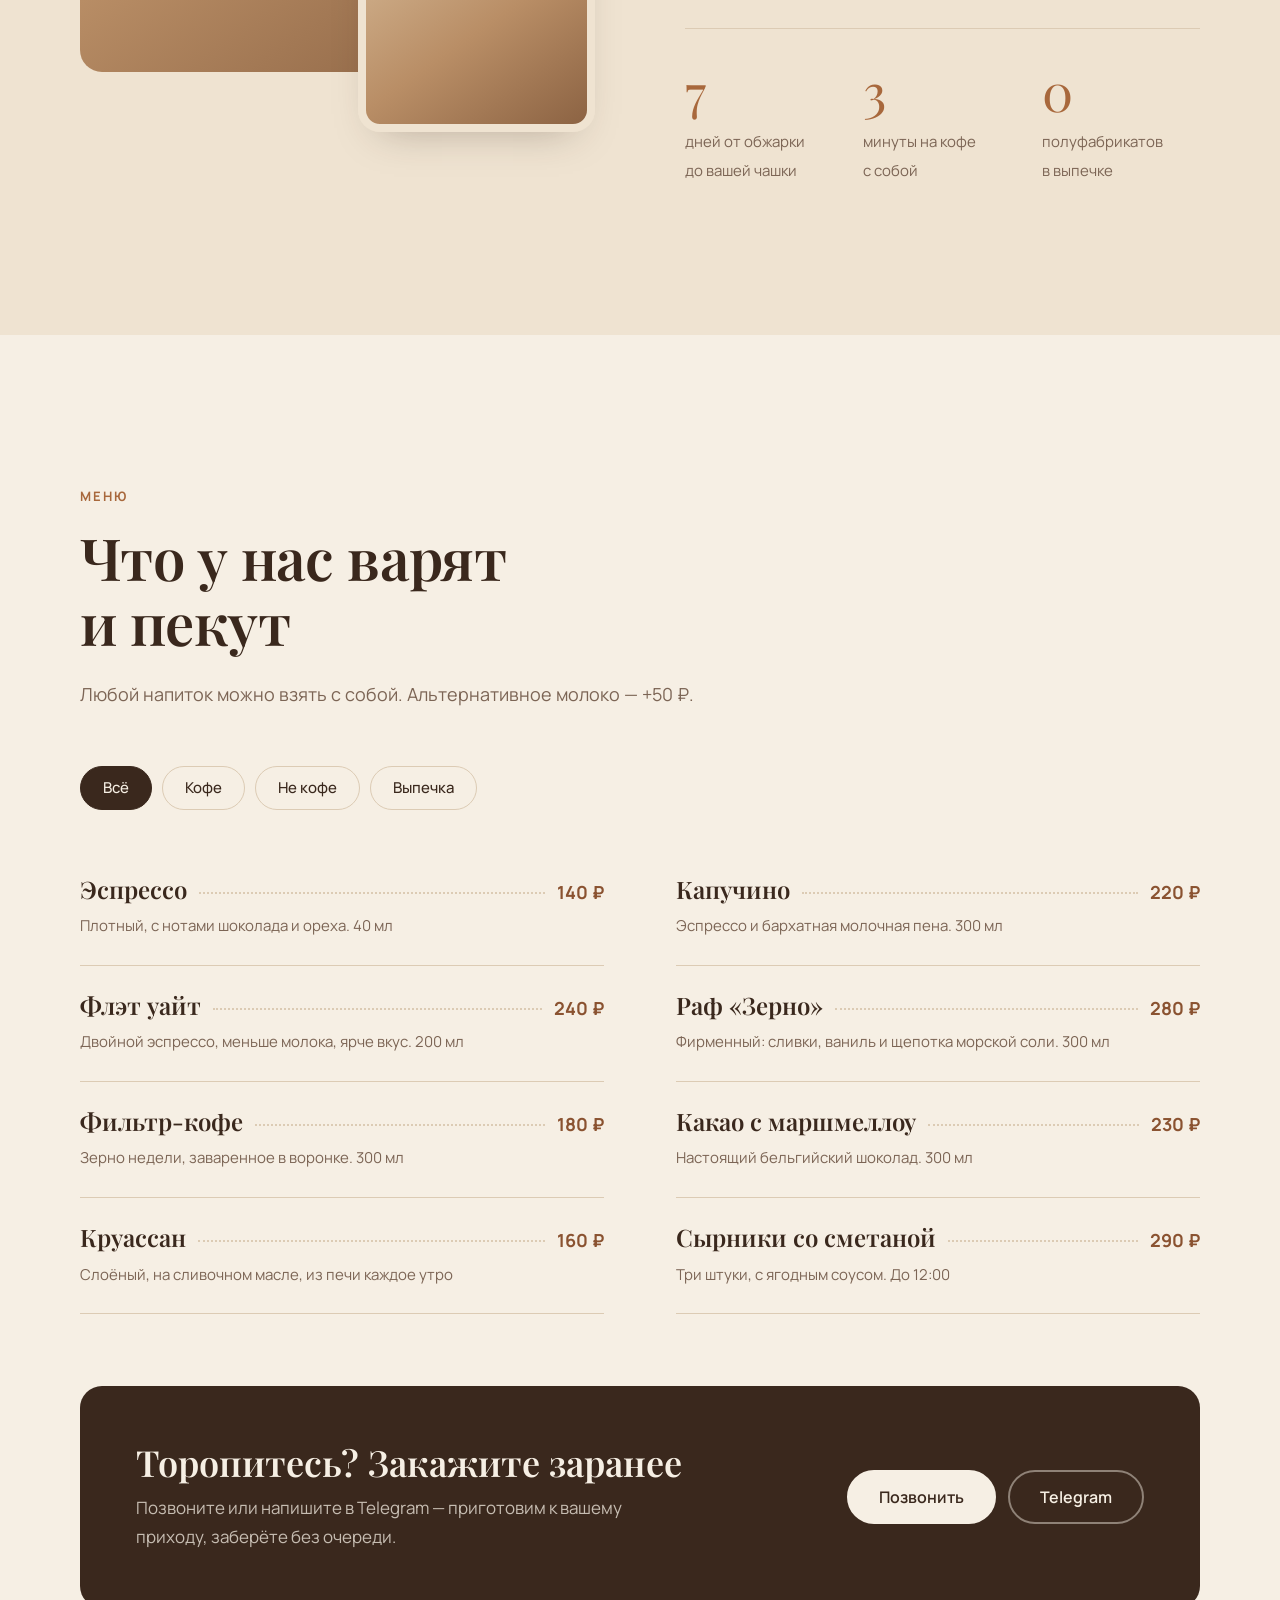
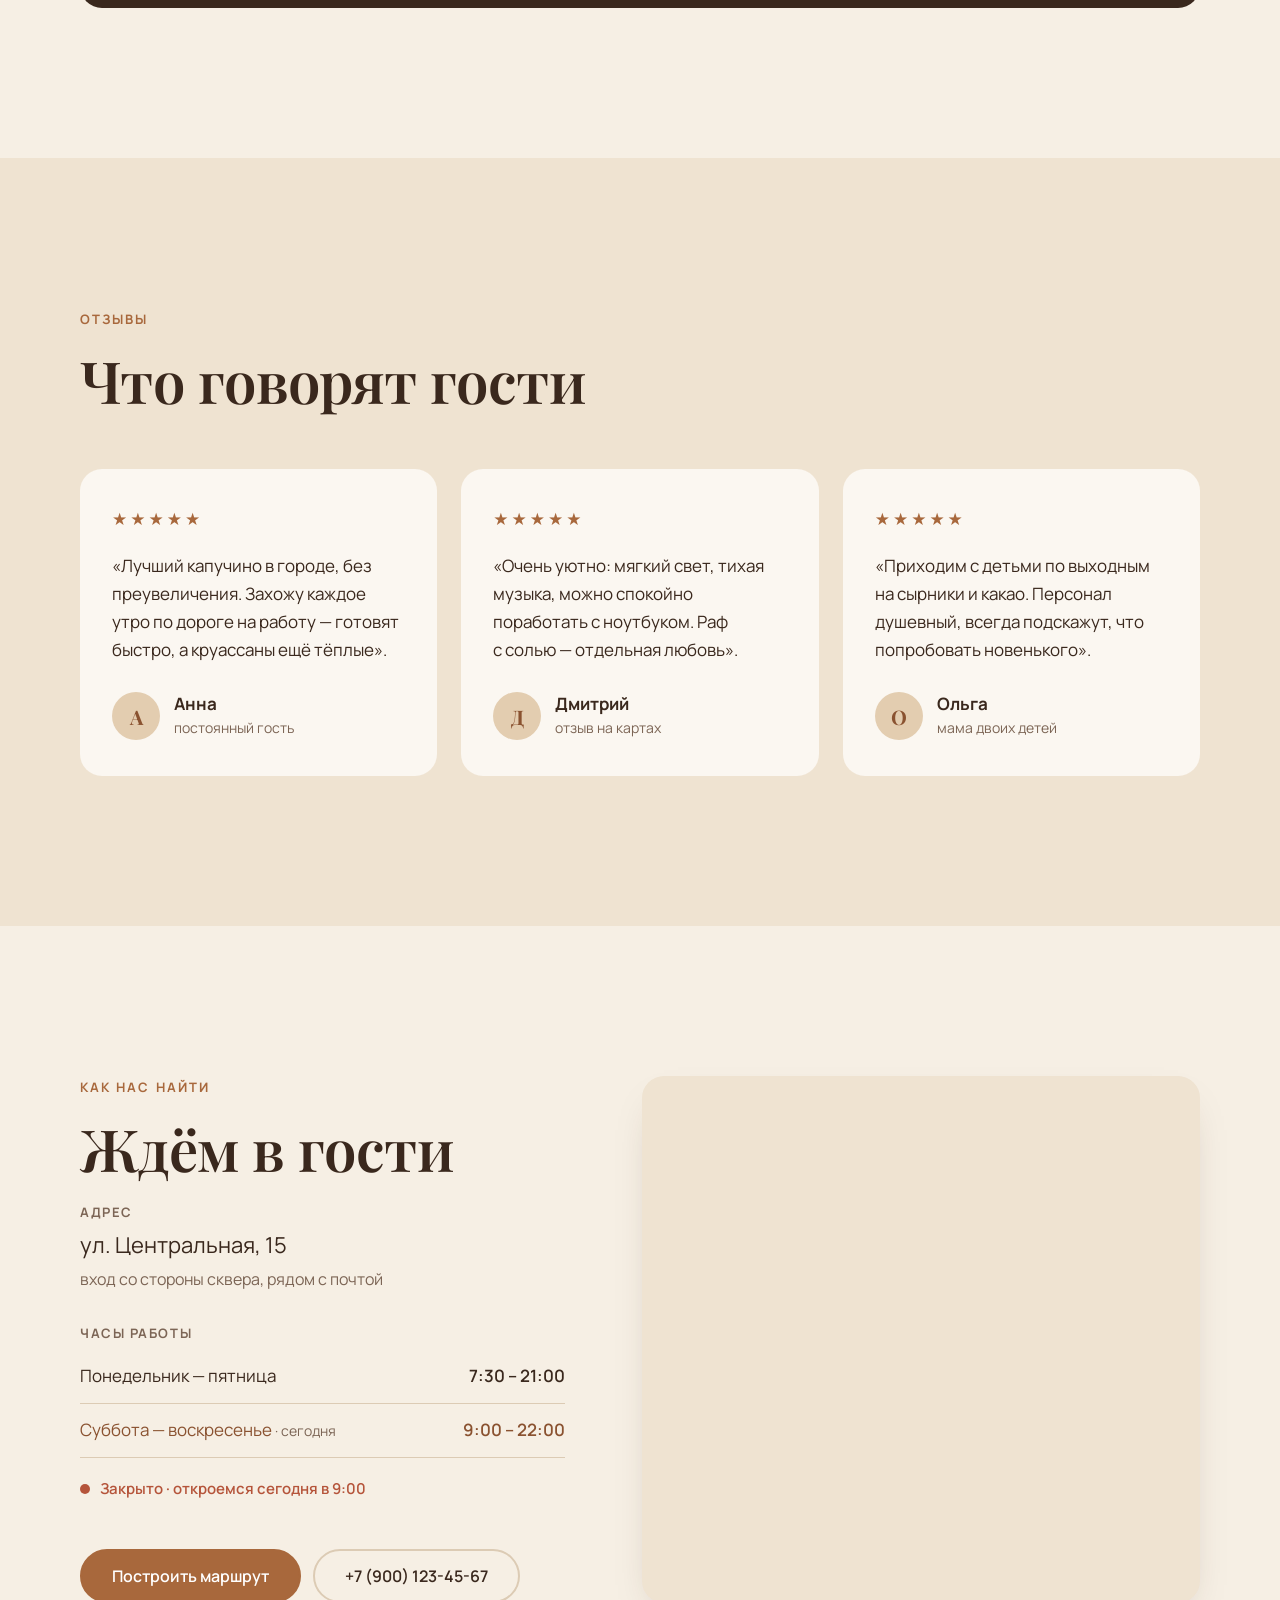
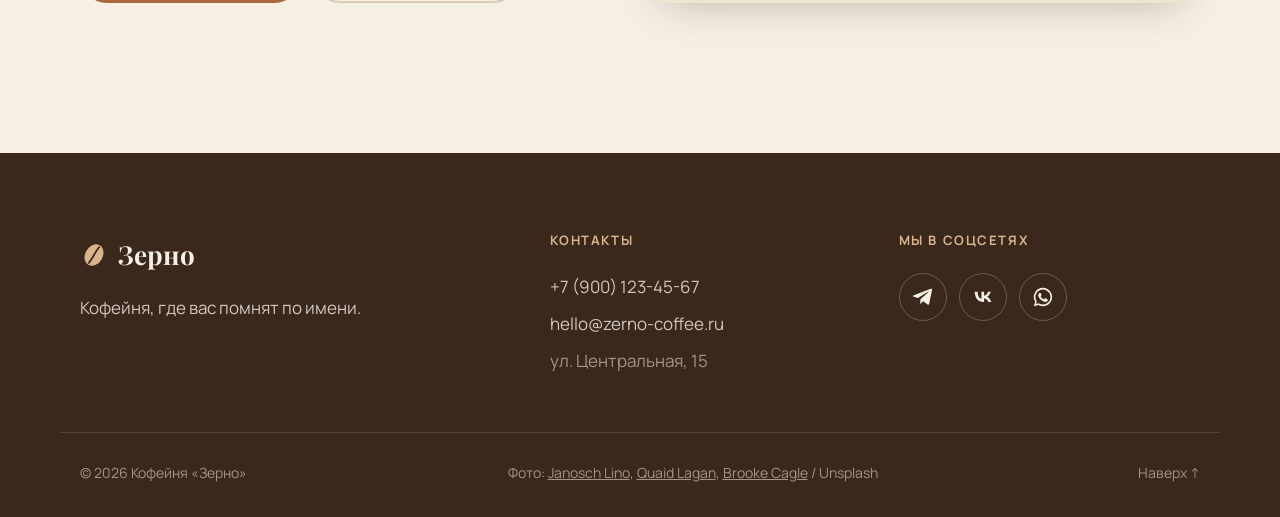
==== commit 9715c69c: "Фоновое фото на первом экране с затемнением Первый экран на всю высоту: фото зала кофейни (Janosch L" ====
--- a/index.html
+++ b/index.html
@@ -45,6 +45,17 @@
 
     <!-- Первый экран -->
     <section class="hero">
+      <!-- Фон: Janosch Lino, Unsplash — https://unsplash.com/photos/k6w8miMpfUI -->
+      <img class="hero__bg"
+        src="https://images.unsplash.com/photo-1544031064-9de80864ade5?auto=format&amp;fit=crop&amp;w=1600&amp;q=75"
+        srcset="https://images.unsplash.com/photo-1544031064-9de80864ade5?auto=format&amp;fit=crop&amp;w=800&amp;q=75 800w,
+                https://images.unsplash.com/photo-1544031064-9de80864ade5?auto=format&amp;fit=crop&amp;w=1200&amp;q=75 1200w,
+                https://images.unsplash.com/photo-1544031064-9de80864ade5?auto=format&amp;fit=crop&amp;w=1600&amp;q=75 1600w,
+                https://images.unsplash.com/photo-1544031064-9de80864ade5?auto=format&amp;fit=crop&amp;w=2400&amp;q=75 2400w"
+        sizes="100vw"
+        alt=""
+        fetchpriority="high">
+
       <div class="container hero__inner">
         <div class="hero__text">
           <p class="eyebrow">Кофейня в центре города</p>
@@ -52,25 +63,12 @@
           <p class="hero__lead">Свежая обжарка, тёплая выпечка и&nbsp;пять столиков у&nbsp;окна. Заходите посидеть или заберите стакан с&nbsp;собой&nbsp;— сварим за&nbsp;три минуты.</p>
           <div class="hero__actions">
             <a href="#contacts" class="btn">Как нас найти</a>
-            <a href="tel:+79001234567" class="btn btn--ghost">Заказать с собой</a>
+            <a href="tel:+79001234567" class="btn btn--outline-light">Заказать с собой</a>
           </div>
           <p class="hero__status" data-status>
             <span class="status-dot"></span>
             <span data-status-text>Открыто ежедневно</span>
           </p>
-        </div>
-
-        <div class="hero__media">
-          <!-- Фото: Abolfazl Eslami, Unsplash — https://unsplash.com/photos/c8gSQkwWoRA -->
-          <img class="ph ph--hero"
-            src="https://images.unsplash.com/photo-1630040995437-80b01c5dd52d?auto=format&amp;fit=crop&amp;w=900&amp;q=80"
-            srcset="https://images.unsplash.com/photo-1630040995437-80b01c5dd52d?auto=format&amp;fit=crop&amp;w=600&amp;q=80 600w,
-                    https://images.unsplash.com/photo-1630040995437-80b01c5dd52d?auto=format&amp;fit=crop&amp;w=900&amp;q=80 900w,
-                    https://images.unsplash.com/photo-1630040995437-80b01c5dd52d?auto=format&amp;fit=crop&amp;w=1300&amp;q=80 1300w"
-            sizes="(max-width: 860px) 100vw, 540px"
-            width="900" height="1125"
-            alt="Капучино с латте-артом на деревянном столе"
-            fetchpriority="high">
         </div>
       </div>
     </section>
@@ -346,7 +344,7 @@
 
     <div class="container footer__bottom">
       <p>© <span data-year>2026</span> Кофейня «Зерно»</p>
-      <p class="footer__credits">Фото: <a href="https://unsplash.com/photos/c8gSQkwWoRA" target="_blank" rel="noopener">Abolfazl Eslami</a>, <a href="https://unsplash.com/photos/jA9a1yepfEk" target="_blank" rel="noopener">Quaid Lagan</a>, <a href="https://unsplash.com/photos/X4RJG4aNi8o" target="_blank" rel="noopener">Brooke Cagle</a> / Unsplash</p>
+      <p class="footer__credits">Фото: <a href="https://unsplash.com/photos/k6w8miMpfUI" target="_blank" rel="noopener">Janosch Lino</a>, <a href="https://unsplash.com/photos/jA9a1yepfEk" target="_blank" rel="noopener">Quaid Lagan</a>, <a href="https://unsplash.com/photos/X4RJG4aNi8o" target="_blank" rel="noopener">Brooke Cagle</a> / Unsplash</p>
       <a href="#top" class="footer__link">Наверх ↑</a>
     </div>
   </footer>
--- a/css/style.css
+++ b/css/style.css
@@ -207,38 +207,70 @@
 .burger[aria-expanded="true"] span:nth-child(3) { transform: translateY(-7px) rotate(-45deg); }
 
 /* ---------- Первый экран ---------- */
-.hero { padding: clamp(40px, 7vw, 90px) 0 var(--section-y); }
-
-.hero__inner {
-  display: grid;
-  grid-template-columns: 1.05fr 1fr;
+.hero {
+  position: relative;
+  isolation: isolate;
+  display: flex;
   align-items: center;
-  gap: clamp(40px, 6vw, 80px);
-}
+  min-height: calc(100vh - var(--header-h));
+  min-height: calc(100svh - var(--header-h));
+  padding: clamp(64px, 9vw, 120px) 0;
+  overflow: hidden;
+  background: var(--dark); /* пока фото грузится */
+  color: var(--bg);
+}
+
+/* фоновое фото */
+.hero__bg {
+  position: absolute;
+  inset: 0;
+  z-index: -2;
+  width: 100%;
+  height: 100%;
+  object-fit: cover;
+  object-position: 40% center;
+}
+
+/* затемнение: плотнее слева, где текст, и снизу */
+.hero::before {
+  content: "";
+  position: absolute;
+  inset: 0;
+  z-index: -1;
+  background:
+    linear-gradient(90deg, rgba(36, 24, 16, .88) 0%, rgba(36, 24, 16, .7) 45%, rgba(36, 24, 16, .35) 100%),
+    linear-gradient(0deg, rgba(36, 24, 16, .5) 0%, transparent 40%);
+}
+
+.hero__text { max-width: 720px; }
+
+.hero .eyebrow { color: #E2B88C; }
 
 .hero__title {
   font-family: var(--font-head);
-  font-size: clamp(42px, 6.4vw, 84px);
+  font-size: clamp(42px, 6.4vw, 88px);
   letter-spacing: -.015em;
   margin-bottom: 28px;
+  text-shadow: 0 2px 24px rgba(0, 0, 0, .25);
 }
 
 .hero__lead {
   max-width: 30em;
   margin-bottom: 40px;
   font-size: clamp(17px, 1.6vw, 20px);
-  color: var(--muted);
+  color: rgba(246, 239, 228, .88);
 }
 
 .hero__actions { display: flex; flex-wrap: wrap; gap: 14px; }
 
 .hero__status { margin: 32px 0 0; }
 
-.ph--hero {
-  aspect-ratio: 4 / 5;
-  border-radius: 200px 200px var(--radius) var(--radius); /* арка */
-  box-shadow: var(--shadow);
-}
+/* статус на тёмном фоне — светлее, чтобы читался */
+.hero [data-status] { color: rgba(246, 239, 228, .8); }
+.hero [data-status].is-open { color: #B5DCA6; }
+.hero [data-status].is-open .status-dot { background: #8CC77A; box-shadow: 0 0 0 4px rgba(140, 199, 122, .25); }
+.hero [data-status].is-closed { color: #F2B39E; }
+.hero [data-status].is-closed .status-dot { background: #E58B6E; }
 
 /* статус «открыто/закрыто» */
 [data-status] {
@@ -574,11 +606,14 @@
   .nav__link::after { display: none; }
   .nav__cta { margin-top: 32px; min-height: 56px; font-size: 16px; }
 
-  .hero__inner,
   .about__inner,
   .contacts__inner { grid-template-columns: 1fr; }
 
-  .ph--hero { aspect-ratio: 16 / 10; border-radius: 160px 160px var(--radius) var(--radius); }
+  /* текст на всю ширину — затемнение ровнее */
+  .hero::before {
+    background:
+      linear-gradient(180deg, rgba(36, 24, 16, .6) 0%, rgba(36, 24, 16, .78) 55%, rgba(36, 24, 16, .9) 100%);
+  }
 
   .about__media { max-width: 520px; }
 
@@ -595,9 +630,8 @@
 @media (max-width: 600px) {
   body { font-size: 16px; }
 
-  .hero { padding-top: 20px; }
+  .hero { padding: 56px 0 48px; }
   .hero__actions .btn { flex: 1 1 100%; }
-  .ph--hero { aspect-ratio: 4 / 3; border-radius: 120px 120px var(--radius) var(--radius); }
 
   .section__head { margin-bottom: 40px; }
 
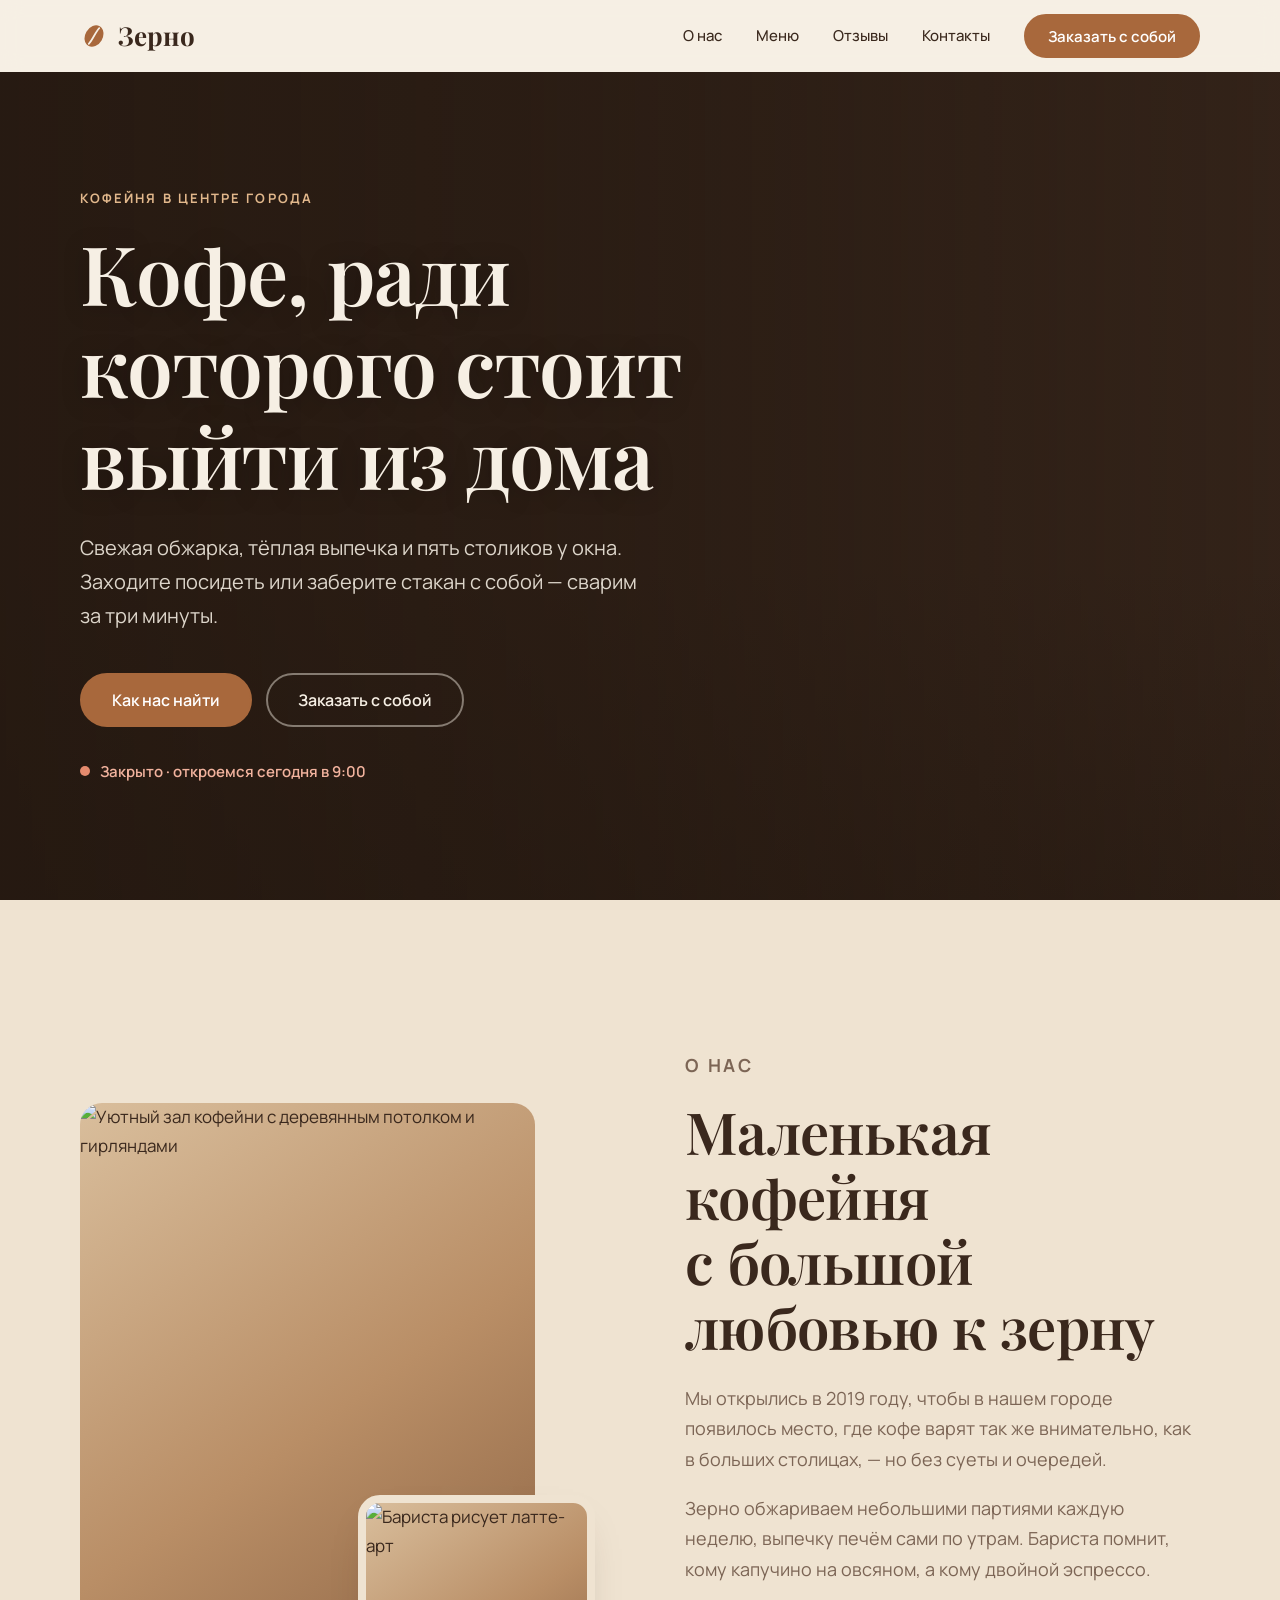
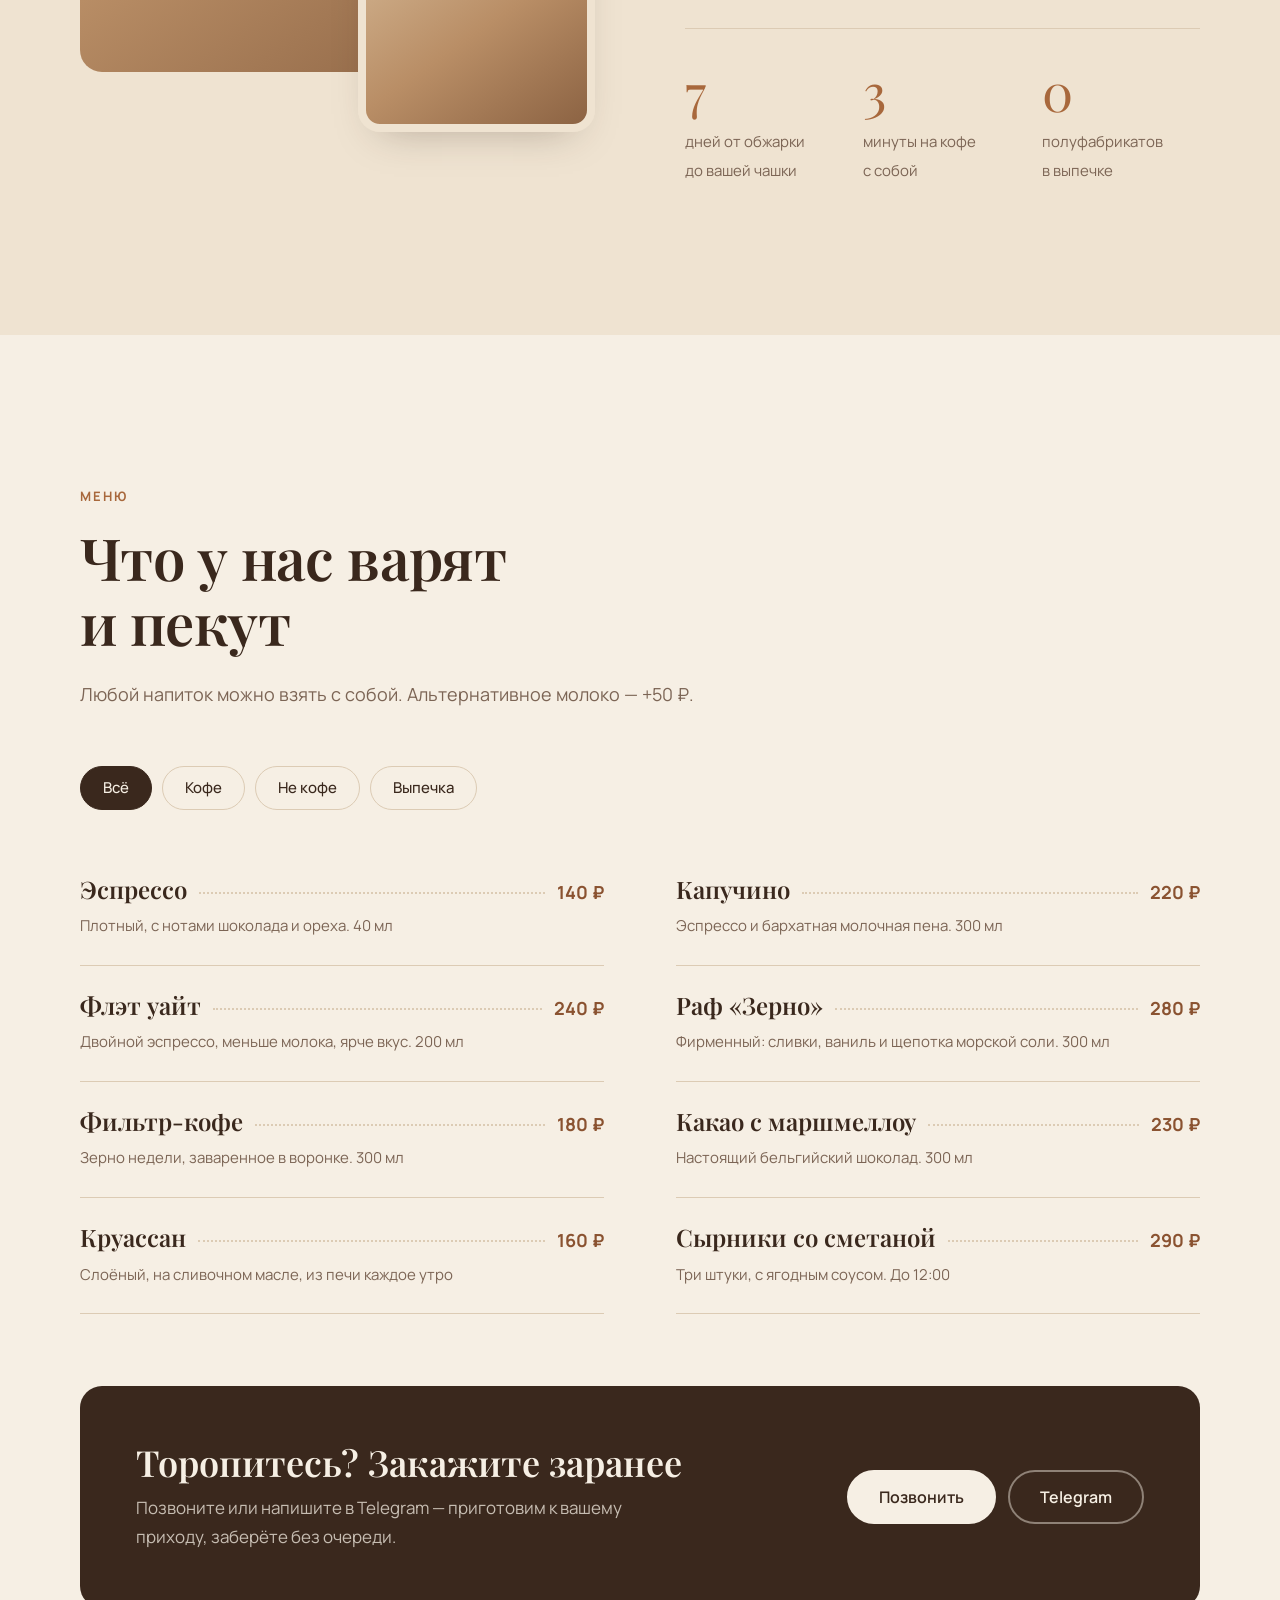
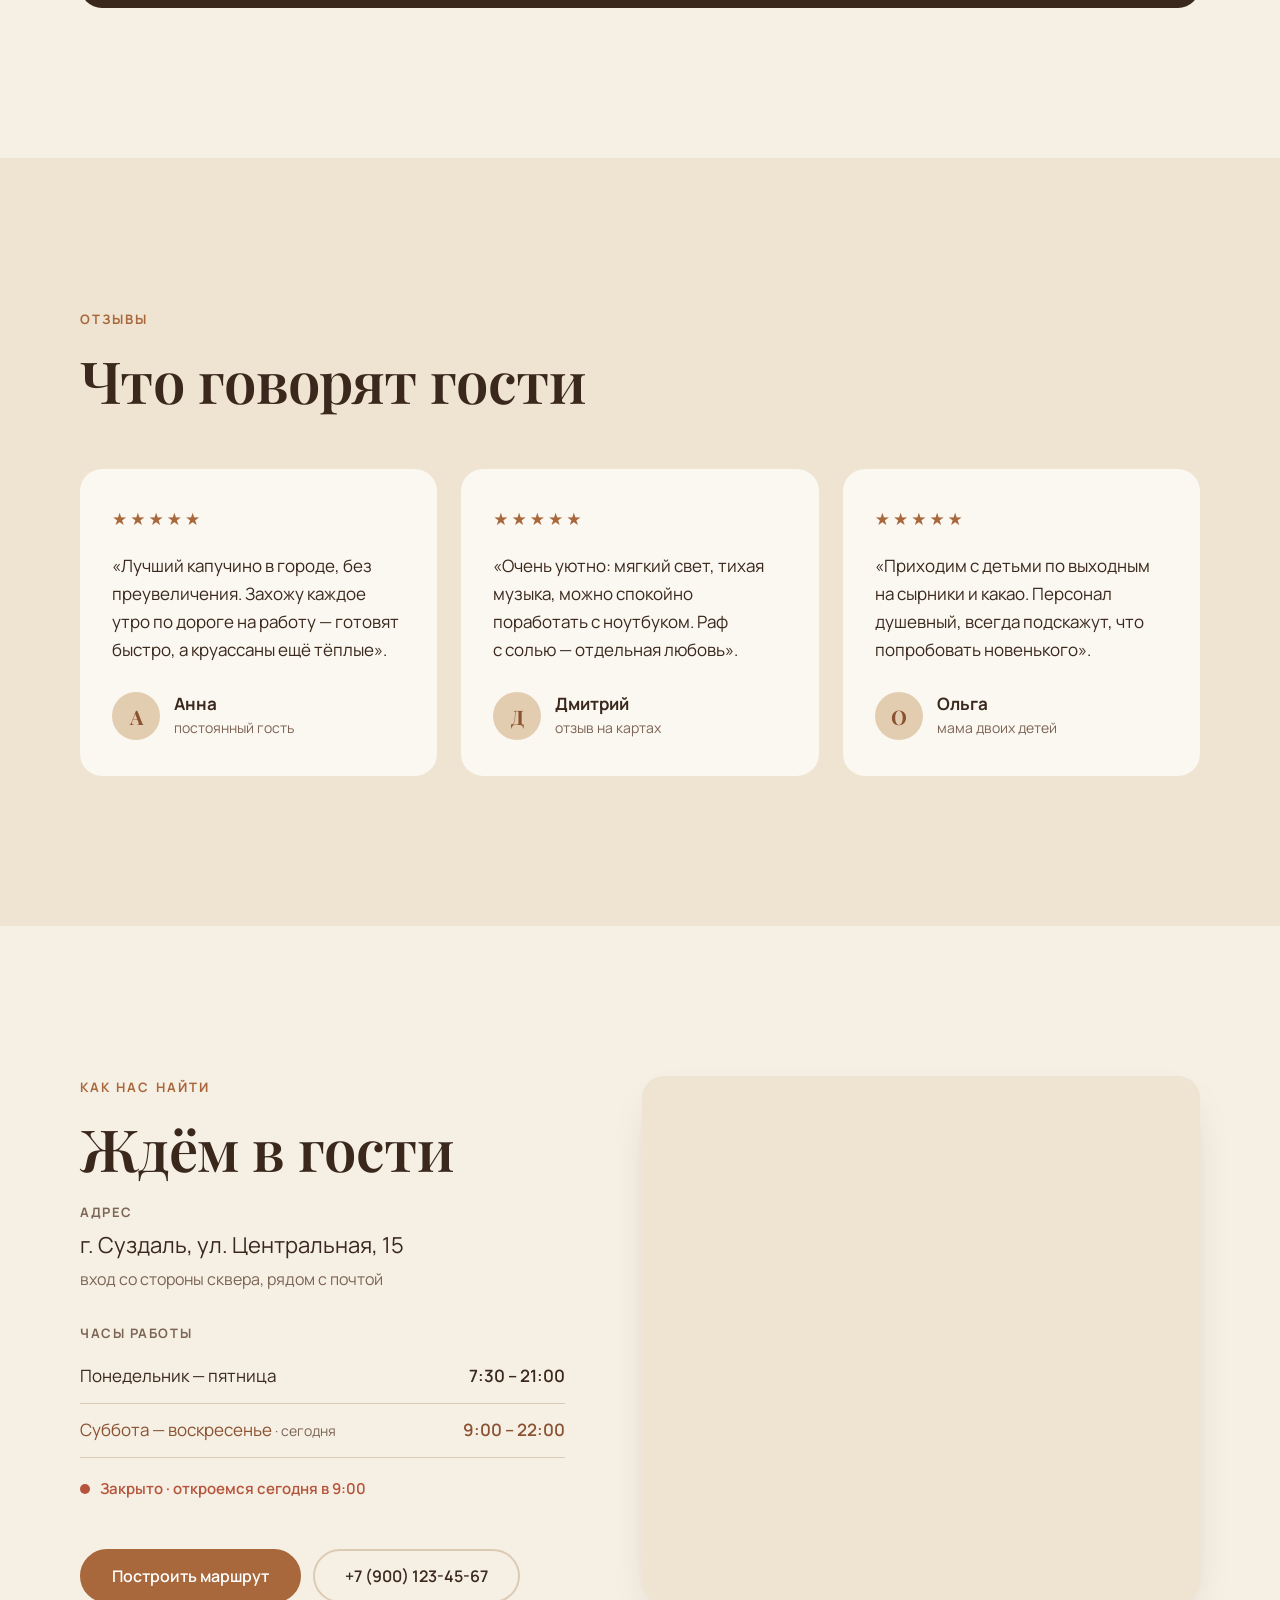
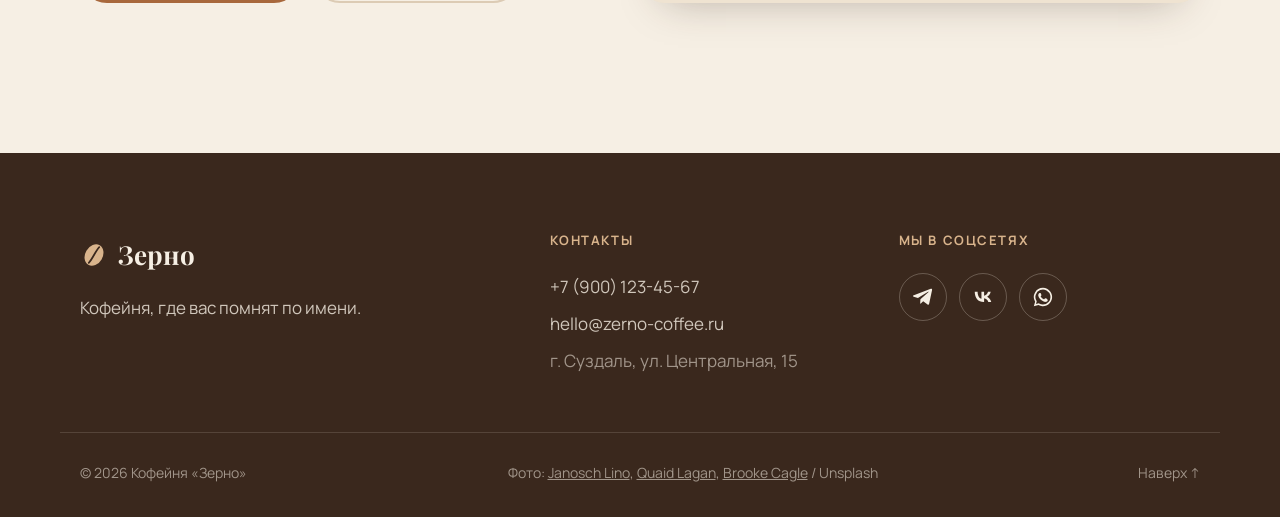
==== commit 80dd544c: "Город Суздаль в адресе Co-Authored-By: Claude Opus 5.5 <noreply@anthropic.com>" ====
--- a/index.html
+++ b/index.html
@@ -265,7 +265,7 @@
 
           <div class="contacts__block">
             <h3 class="contacts__label">Адрес</h3>
-            <p class="contacts__address">ул. Центральная, 15<br><span class="muted">вход со&nbsp;стороны сквера, рядом с&nbsp;почтой</span></p>
+            <p class="contacts__address">г.&nbsp;Суздаль, ул.&nbsp;Центральная,&nbsp;15<br><span class="muted">вход со&nbsp;стороны сквера, рядом с&nbsp;почтой</span></p>
           </div>
 
           <div class="contacts__block">
@@ -323,7 +323,7 @@
         <h3 class="footer__title">Контакты</h3>
         <a href="tel:+79001234567" class="footer__link">+7 (900) 123-45-67</a>
         <a href="mailto:hello@zerno-coffee.ru" class="footer__link">hello@zerno-coffee.ru</a>
-        <p class="footer__muted">ул. Центральная, 15</p>
+        <p class="footer__muted">г.&nbsp;Суздаль, ул.&nbsp;Центральная,&nbsp;15</p>
       </div>
 
       <div class="footer__col">
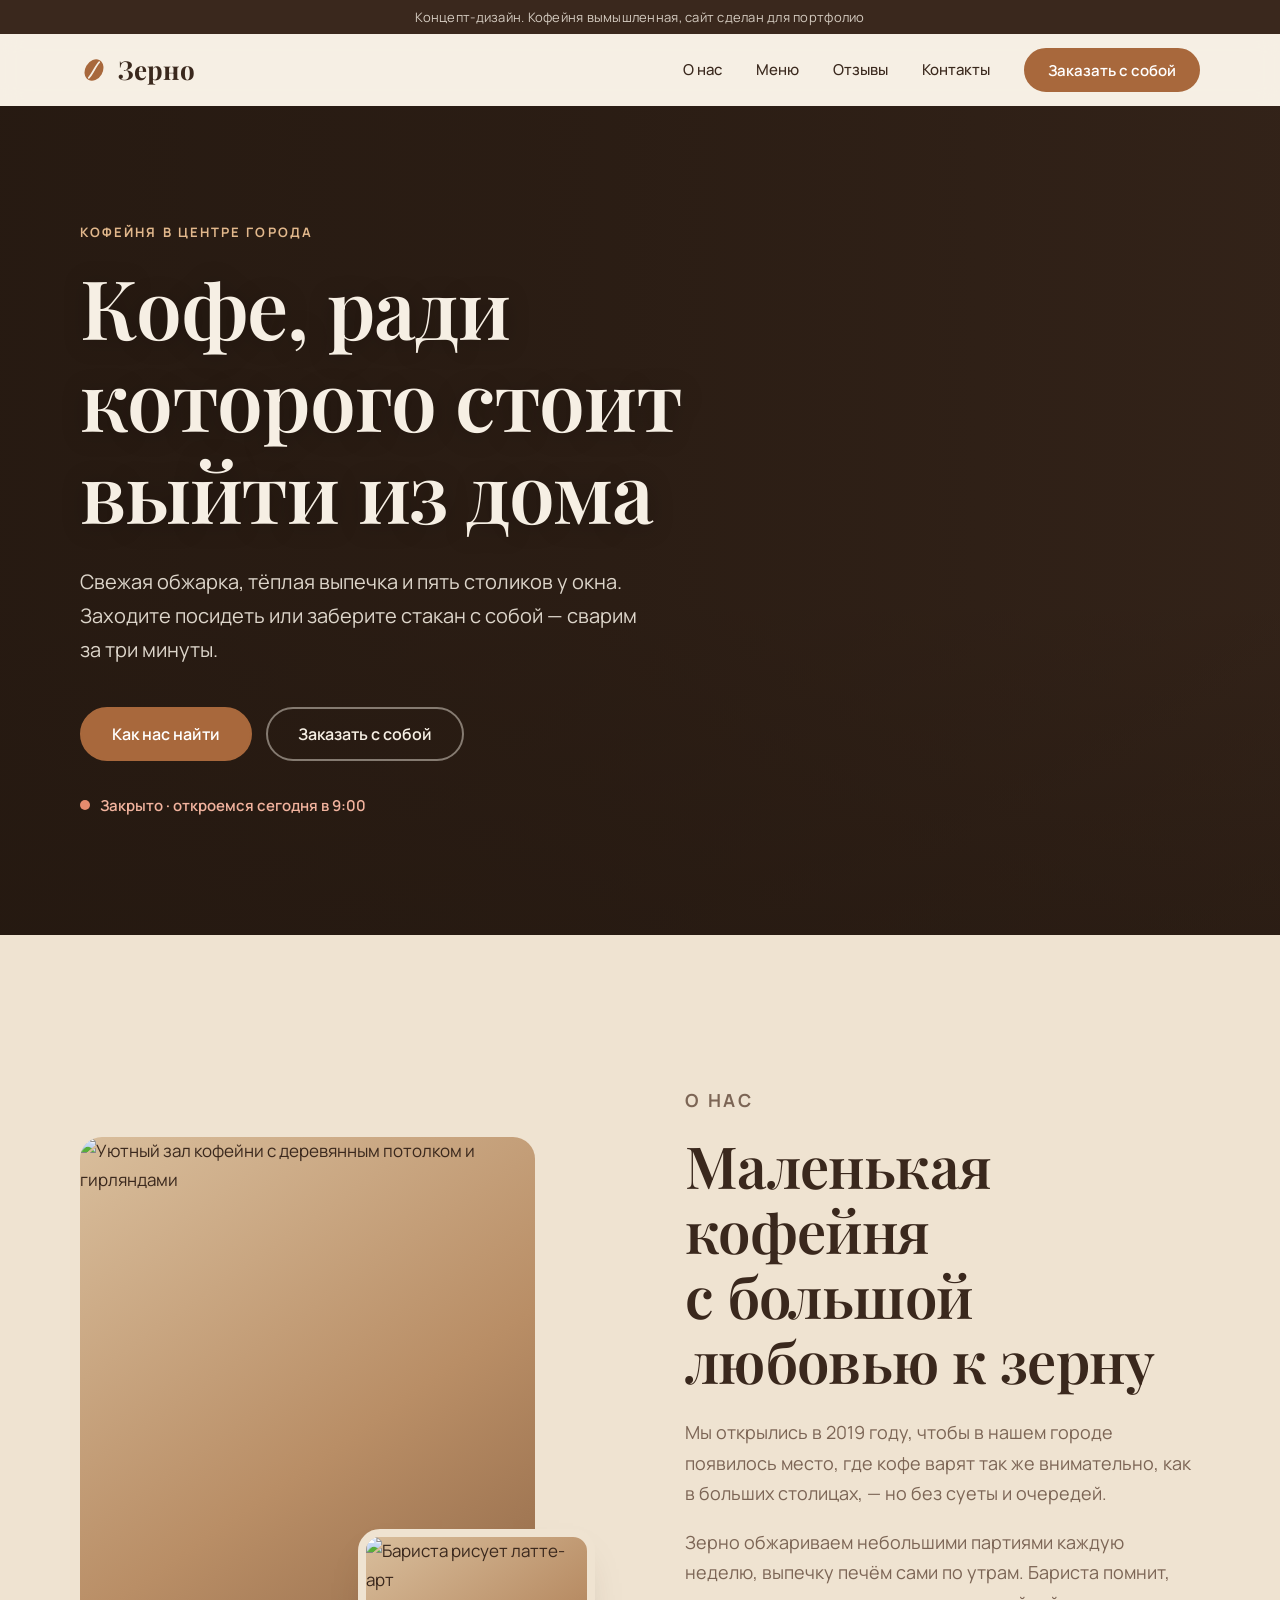
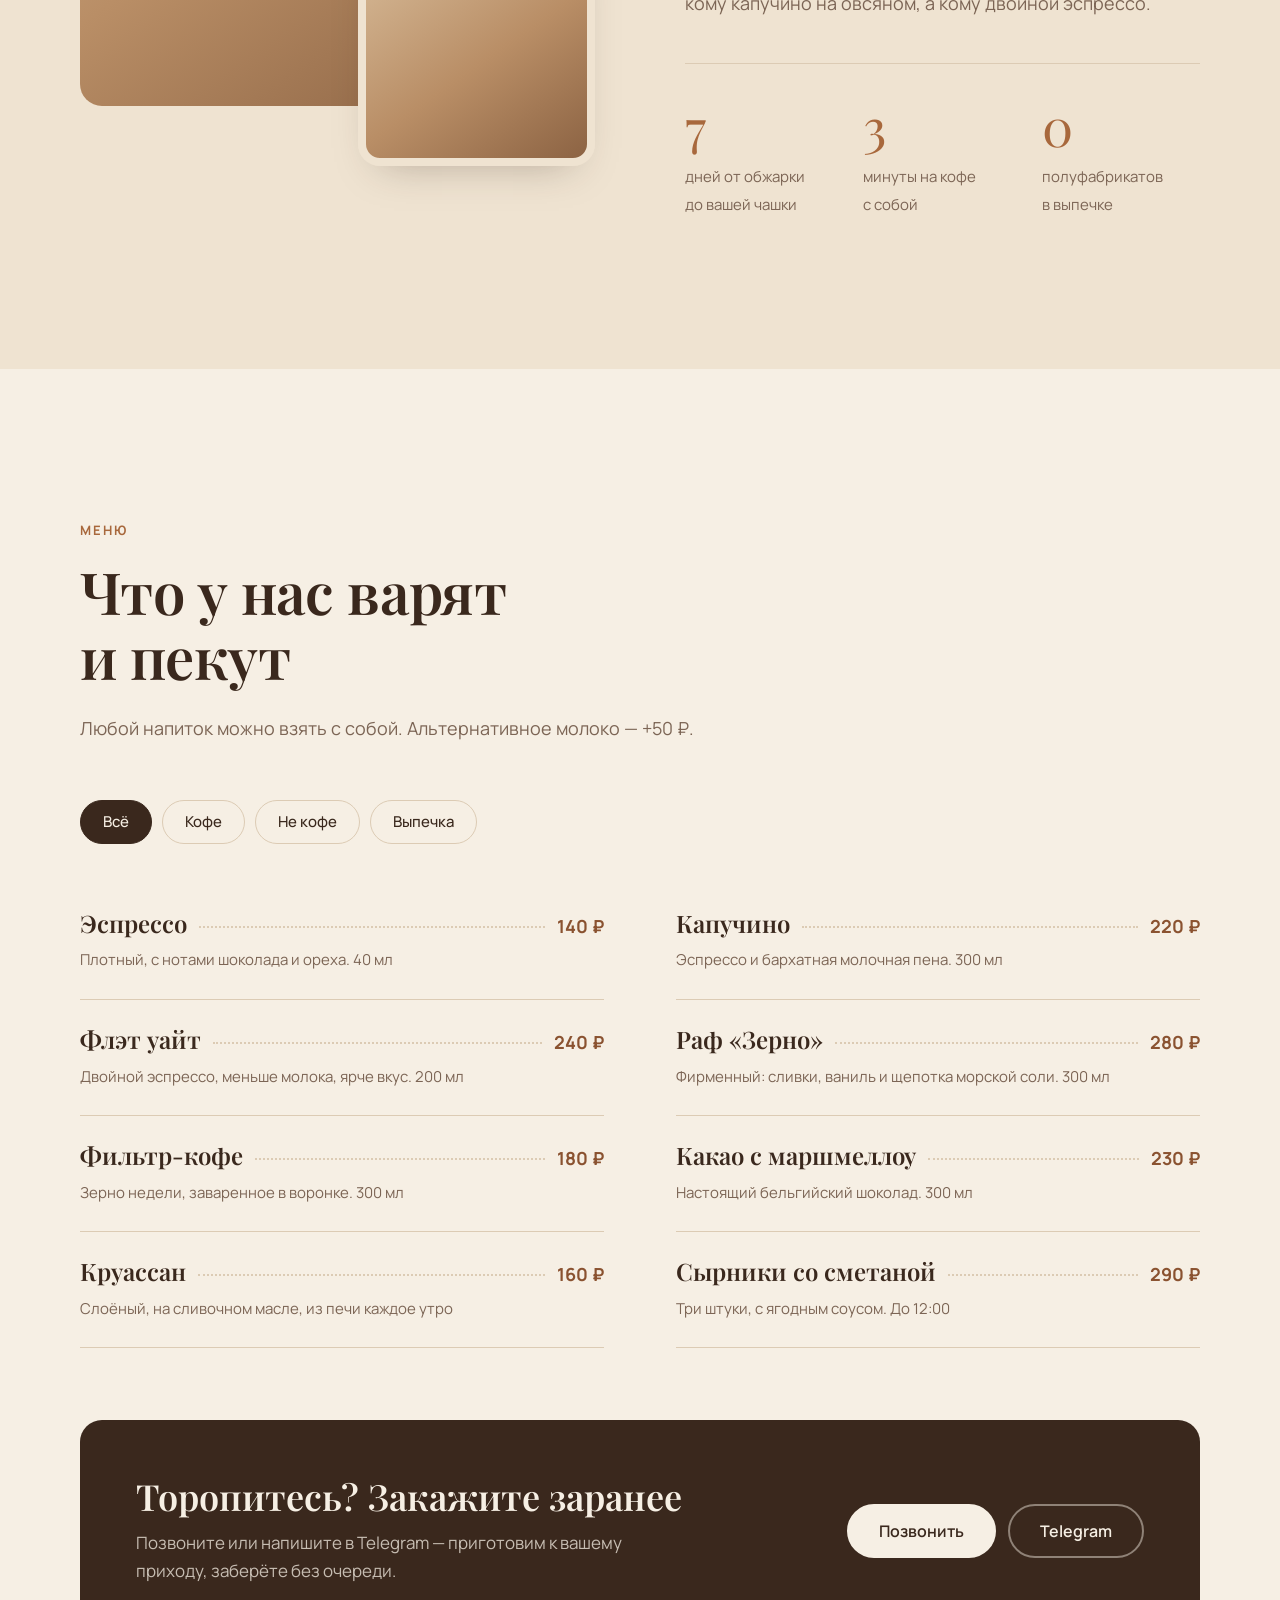
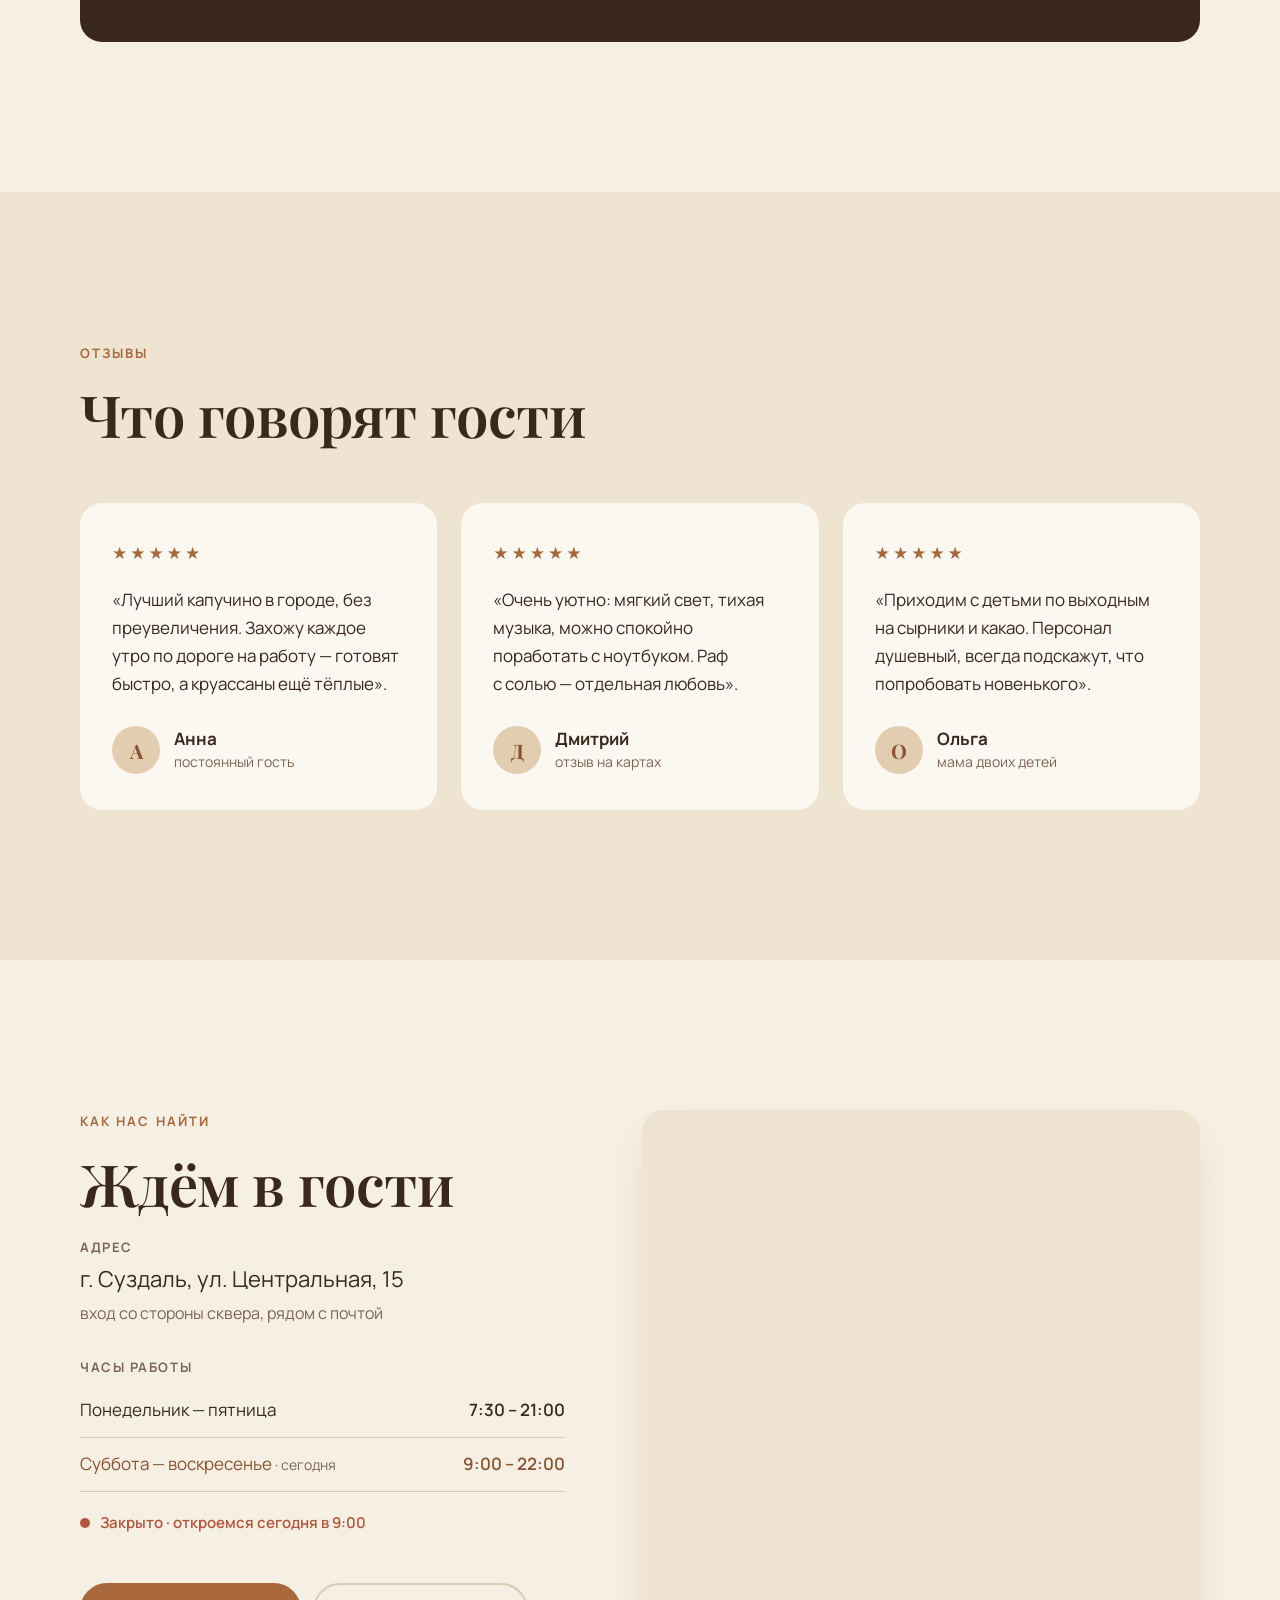
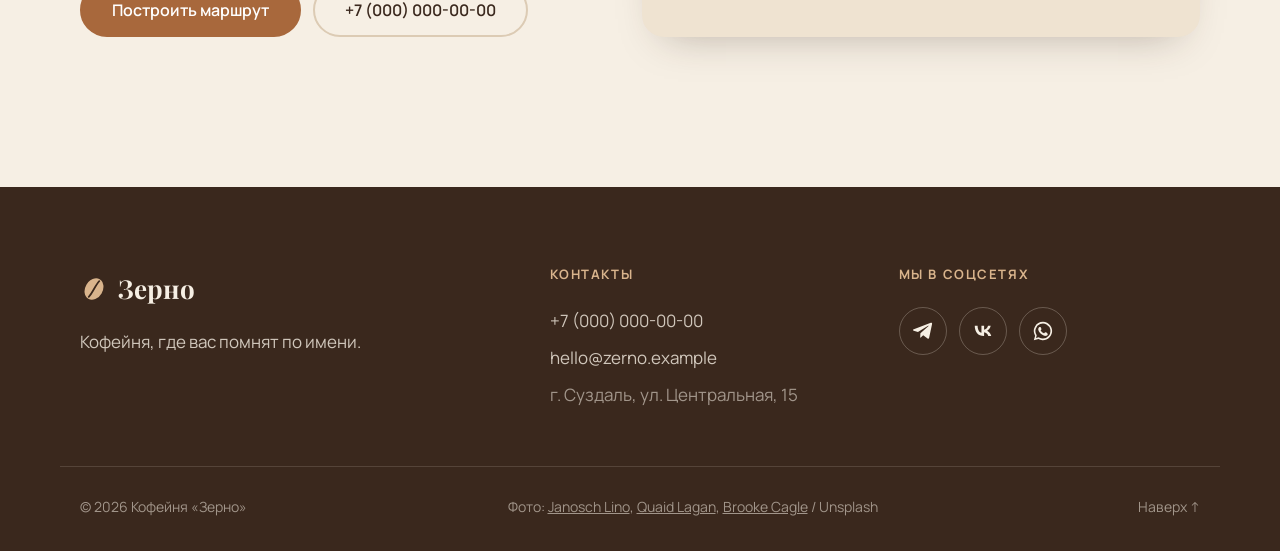
==== commit f0c465da: "Плашка концепта и ненастоящие контакты Вверху страницы — плашка «Концепт-дизайн. Кофейня вымышленная" ====
--- a/index.html
+++ b/index.html
@@ -15,6 +15,11 @@
   <script>document.documentElement.classList.add('js');</script>
 </head>
 <body>
+
+  <!-- Плашка концепта -->
+  <div class="concept-bar" id="concept-bar" role="note">
+    Концепт-дизайн. Кофейня вымышленная, сайт сделан для&nbsp;портфолио
+  </div>
 
   <!-- Шапка -->
   <header class="header" id="header">
@@ -32,7 +37,7 @@
         <a href="#menu" class="nav__link">Меню</a>
         <a href="#reviews" class="nav__link">Отзывы</a>
         <a href="#contacts" class="nav__link">Контакты</a>
-        <a href="tel:+79001234567" class="btn btn--small nav__cta">Заказать с собой</a>
+        <a href="#" data-demo class="btn btn--small nav__cta">Заказать с собой</a>
       </nav>
 
       <button class="burger" id="burger" aria-label="Открыть меню" aria-expanded="false" aria-controls="nav">
@@ -63,7 +68,7 @@
           <p class="hero__lead">Свежая обжарка, тёплая выпечка и&nbsp;пять столиков у&nbsp;окна. Заходите посидеть или заберите стакан с&nbsp;собой&nbsp;— сварим за&nbsp;три минуты.</p>
           <div class="hero__actions">
             <a href="#contacts" class="btn">Как нас найти</a>
-            <a href="tel:+79001234567" class="btn btn--outline-light">Заказать с собой</a>
+            <a href="#" data-demo class="btn btn--outline-light">Заказать с собой</a>
           </div>
           <p class="hero__status" data-status>
             <span class="status-dot"></span>
@@ -212,8 +217,8 @@
             <p>Позвоните или напишите в&nbsp;Telegram&nbsp;— приготовим к&nbsp;вашему приходу, заберёте без очереди.</p>
           </div>
           <div class="takeaway__actions">
-            <a href="tel:+79001234567" class="btn btn--light">Позвонить</a>
-            <a href="https://t.me/zerno_coffee" class="btn btn--outline-light" target="_blank" rel="noopener">Telegram</a>
+            <a href="#" data-demo class="btn btn--light">Позвонить</a>
+            <a href="#" data-demo class="btn btn--outline-light">Telegram</a>
           </div>
         </div>
       </div>
@@ -288,7 +293,7 @@
           <div class="contacts__actions">
             <!-- Замените координаты на реальные -->
             <a href="https://yandex.ru/maps/?rtext=~56.4197,40.4491&rtt=pd" class="btn" target="_blank" rel="noopener">Построить маршрут</a>
-            <a href="tel:+79001234567" class="btn btn--ghost">+7 (900) 123-45-67</a>
+            <a href="#" data-demo class="btn btn--ghost">+7 (000) 000-00-00</a>
           </div>
         </div>
 
@@ -321,21 +326,21 @@
 
       <div class="footer__col">
         <h3 class="footer__title">Контакты</h3>
-        <a href="tel:+79001234567" class="footer__link">+7 (900) 123-45-67</a>
-        <a href="mailto:hello@zerno-coffee.ru" class="footer__link">hello@zerno-coffee.ru</a>
+        <a href="#" data-demo class="footer__link">+7 (000) 000-00-00</a>
+        <a href="#" data-demo class="footer__link">hello@zerno.example</a>
         <p class="footer__muted">г.&nbsp;Суздаль, ул.&nbsp;Центральная,&nbsp;15</p>
       </div>
 
       <div class="footer__col">
         <h3 class="footer__title">Мы в соцсетях</h3>
         <div class="socials">
-          <a href="https://t.me/zerno_coffee" class="social" target="_blank" rel="noopener" aria-label="Telegram">
+          <a href="#" data-demo class="social" aria-label="Telegram">
             <svg viewBox="0 0 24 24" aria-hidden="true"><path d="M21.9 4.3 18.7 19.4c-.2 1-.9 1.3-1.7.8l-4.8-3.5-2.3 2.2c-.3.3-.5.5-1 .5l.3-4.9 8.9-8c.4-.3-.1-.5-.6-.2L6.5 13.2 1.8 11.7c-1-.3-1-1 .2-1.5L20.5 3c.9-.3 1.6.2 1.4 1.3Z" fill="currentColor"/></svg>
           </a>
-          <a href="https://vk.com/zerno_coffee" class="social" target="_blank" rel="noopener" aria-label="ВКонтакте">
+          <a href="#" data-demo class="social" aria-label="ВКонтакте">
             <svg viewBox="0 0 24 24" aria-hidden="true"><path d="M12.8 17.5C6.6 17.5 3.1 13.3 3 6.3h3.1c.1 5.1 2.4 7.3 4.2 7.7V6.3h2.9v4.4c1.8-.2 3.7-2.2 4.3-4.4h2.9c-.5 2.7-2.5 4.7-3.9 5.5 1.4.7 3.7 2.4 4.5 5.7h-3.2c-.7-2.2-2.4-3.9-4.6-4.1v4.1h-.4Z" fill="currentColor"/></svg>
           </a>
-          <a href="https://wa.me/79001234567" class="social" target="_blank" rel="noopener" aria-label="WhatsApp">
+          <a href="#" data-demo class="social" aria-label="WhatsApp">
             <svg viewBox="0 0 24 24" aria-hidden="true"><path d="M12 2a10 10 0 0 0-8.6 15.1L2 22l5-1.3A10 10 0 1 0 12 2Zm0 18.2c-1.5 0-3-.4-4.3-1.2l-.3-.2-3 .8.8-2.9-.2-.3A8.2 8.2 0 1 1 12 20.2Zm4.5-6.1c-.2-.1-1.5-.7-1.7-.8-.2-.1-.4-.1-.6.1l-.8 1c-.1.2-.3.2-.5.1a6.7 6.7 0 0 1-3.3-2.9c-.3-.4.2-.4.7-1.4.1-.2 0-.3 0-.4l-.8-1.8c-.2-.5-.4-.4-.6-.4h-.5a1 1 0 0 0-.7.3 3 3 0 0 0-.9 2.2c0 1.3.9 2.5 1 2.7.1.2 1.8 2.8 4.4 3.9 1.6.7 2.3.8 3.1.6.5-.1 1.5-.6 1.7-1.2.2-.6.2-1.1.2-1.2-.1-.1-.3-.2-.6-.3Z" fill="currentColor"/></svg>
           </a>
         </div>
@@ -349,6 +354,9 @@
     </div>
   </footer>
 
+  <!-- Подсказка при клике на ненастоящие контакты -->
+  <div class="toast" id="toast" role="status" aria-live="polite"></div>
+
   <script src="js/main.js"></script>
 </body>
 </html>
--- a/css/style.css
+++ b/css/style.css
@@ -129,6 +129,40 @@
   background: linear-gradient(145deg, #D9BE9C 0%, #B98E66 55%, #8C6343 100%);
 }
 
+/* ---------- Плашка концепта ---------- */
+.concept-bar {
+  padding: 8px var(--gutter);
+  background: var(--dark);
+  color: rgba(246, 239, 228, .82);
+  font-size: 13px;
+  line-height: 1.4;
+  letter-spacing: .02em;
+  text-align: center;
+}
+
+/* ---------- Подсказка для ненастоящих контактов ---------- */
+.toast {
+  position: fixed;
+  left: 50%;
+  bottom: 24px;
+  z-index: 100;
+  width: max-content;
+  max-width: calc(100% - 2 * var(--gutter));
+  padding: 14px 22px;
+  border-radius: var(--radius-sm);
+  background: var(--accent-dark); /* заметно и на светлом, и на тёмном фоне */
+  color: #fff;
+  font-size: 15px;
+  line-height: 1.45;
+  text-align: center;
+  box-shadow: var(--shadow);
+  opacity: 0;
+  visibility: hidden;
+  transform: translate(-50%, 12px);
+  transition: opacity .25s, transform .25s, visibility .25s;
+}
+.toast.is-visible { opacity: 1; visibility: visible; transform: translate(-50%, 0); }
+
 /* ---------- Шапка ---------- */
 .header {
   position: sticky;
@@ -584,8 +618,8 @@
 
   .nav {
     position: fixed;
-    inset: var(--header-h) 0 auto 0;
-    height: calc(100dvh - var(--header-h));
+    inset: var(--header-h) 0 auto 0; /* от шапки: backdrop-filter делает её точкой отсчёта */
+    height: calc(100dvh - var(--nav-top, var(--header-h)));
     flex-direction: column;
     align-items: stretch;
     gap: 0;
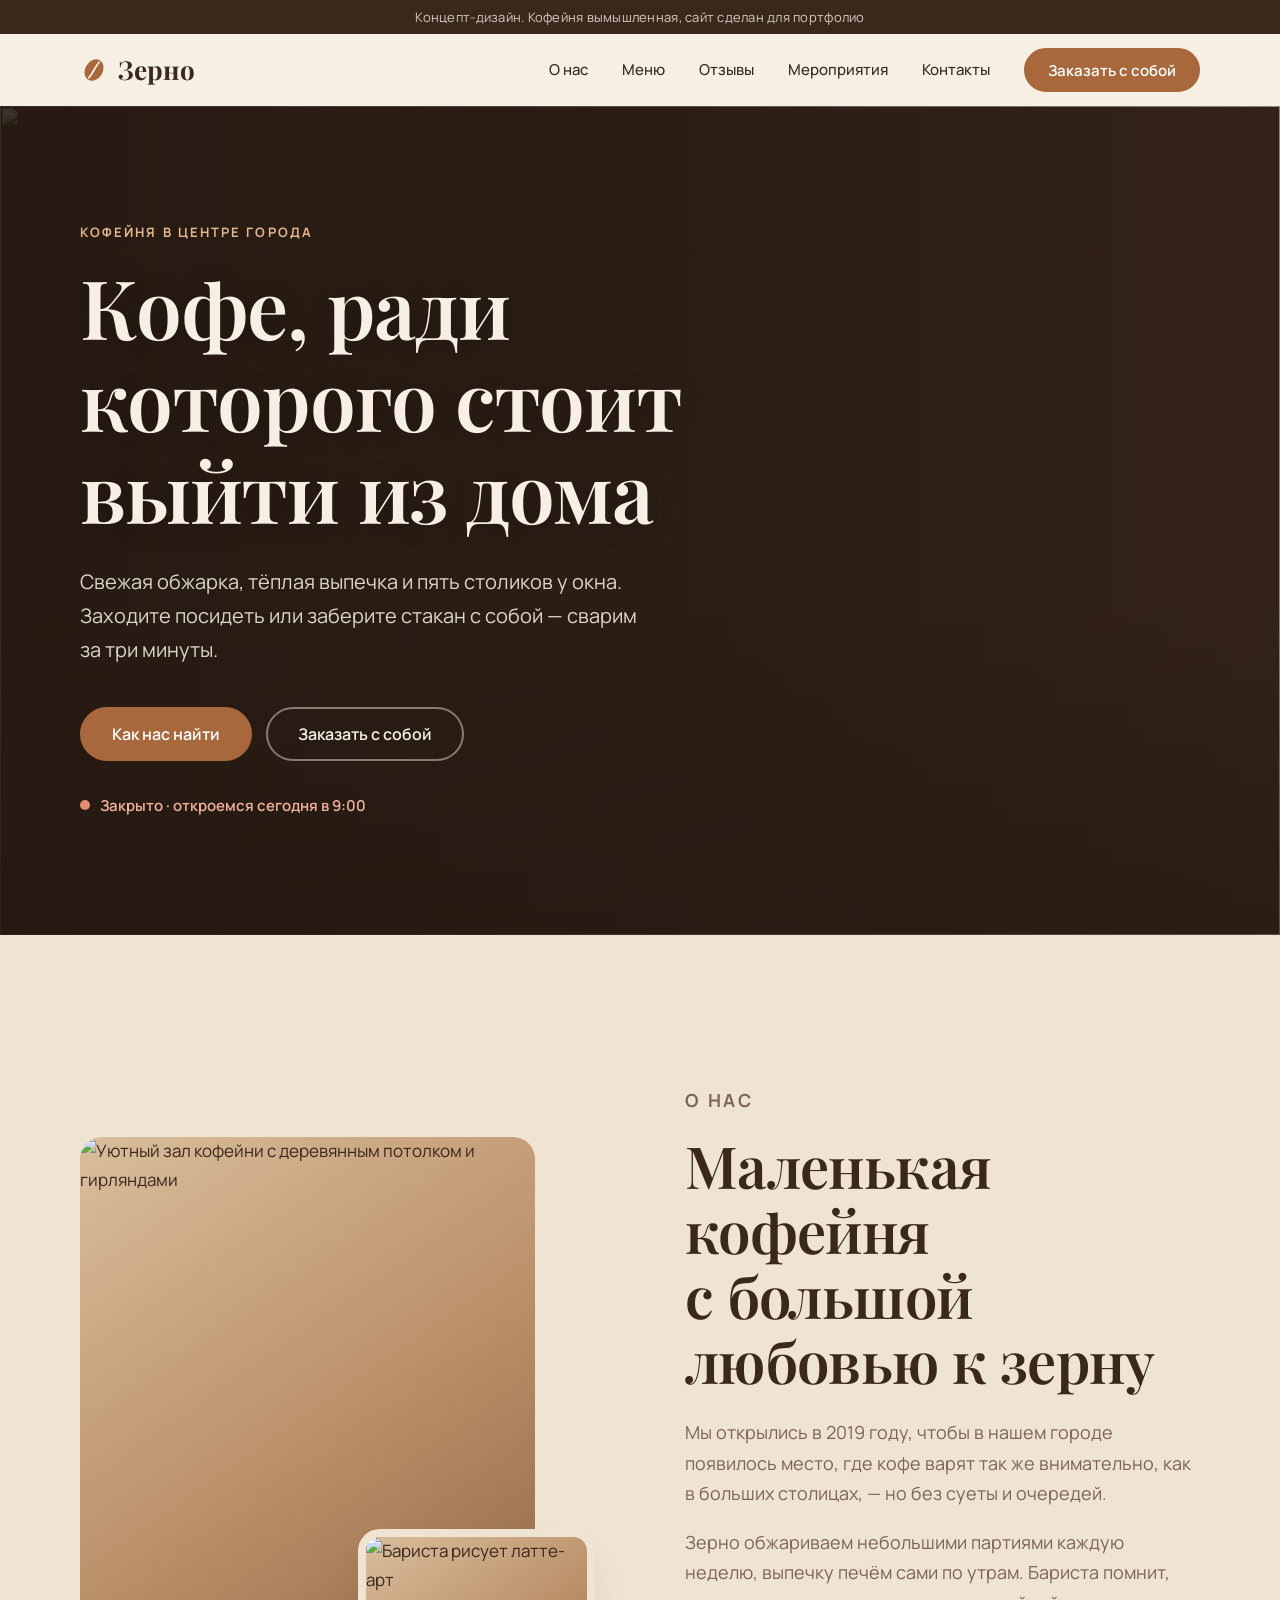
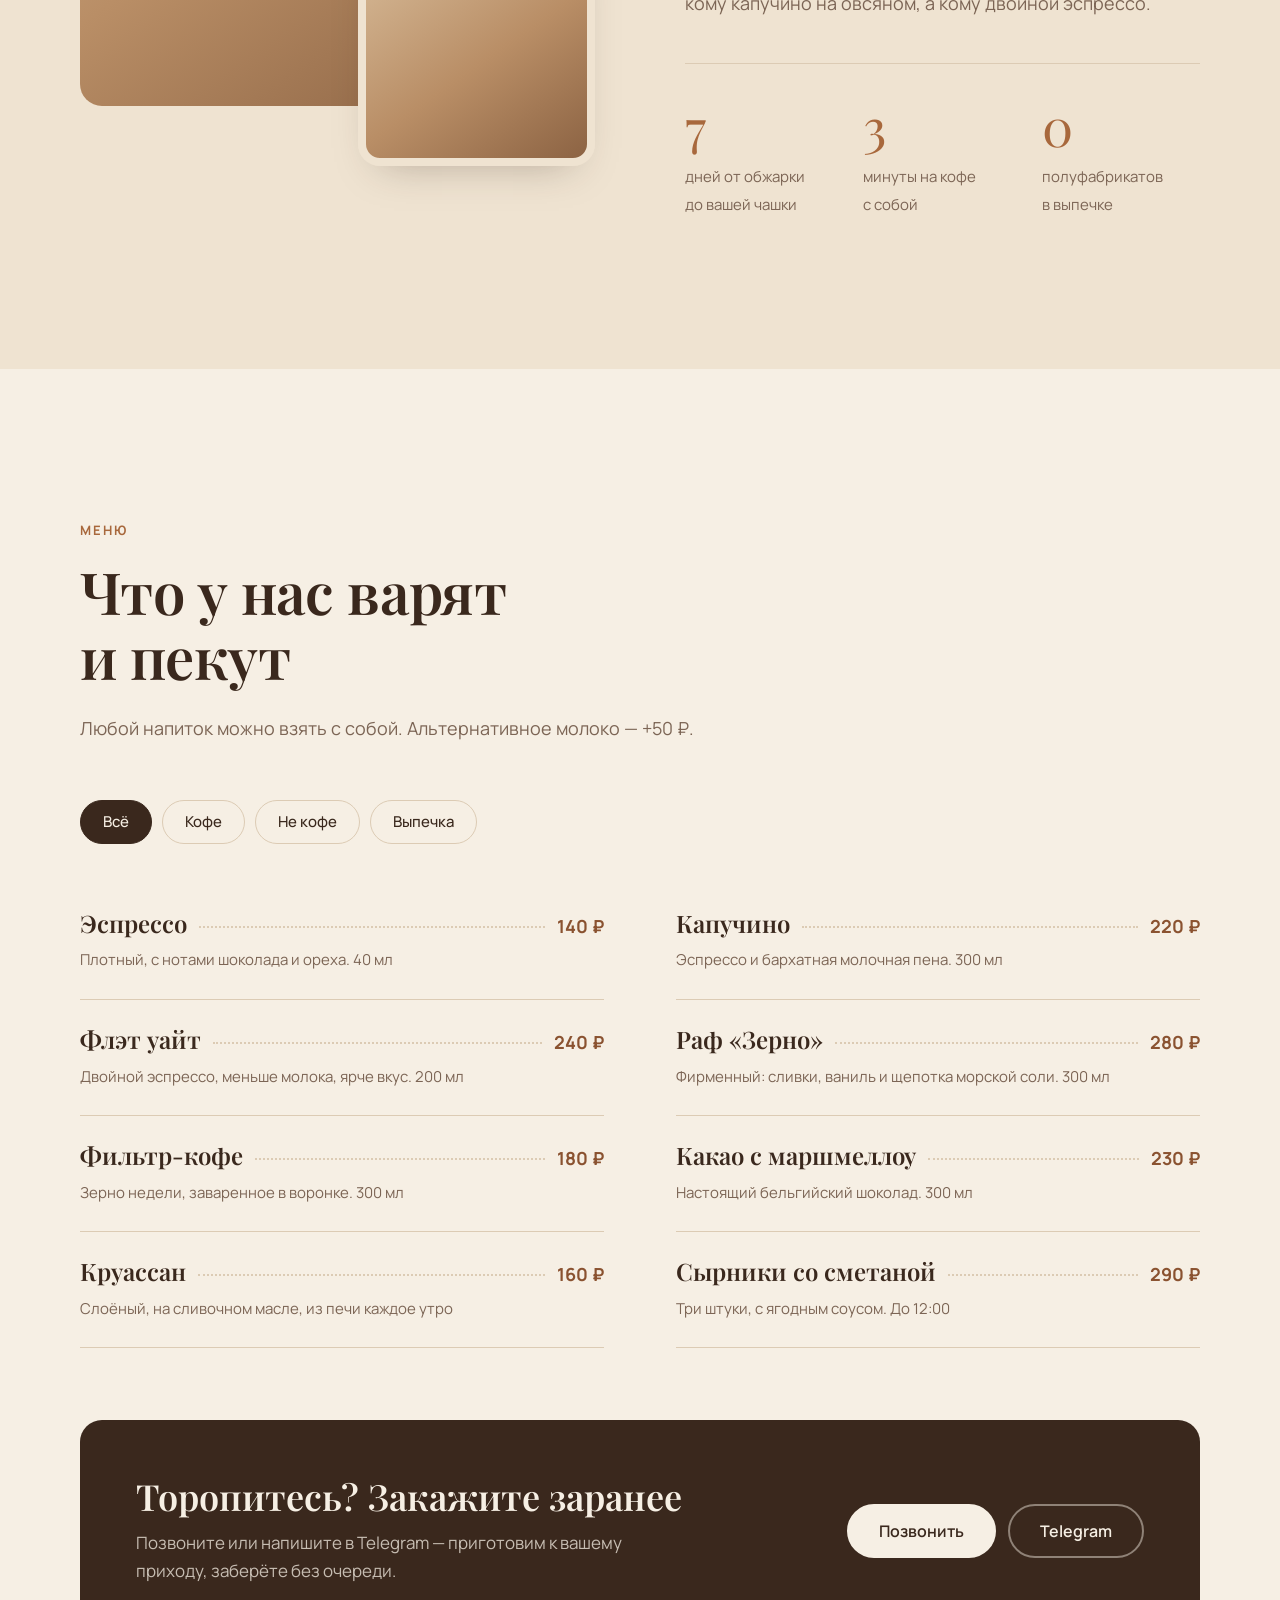
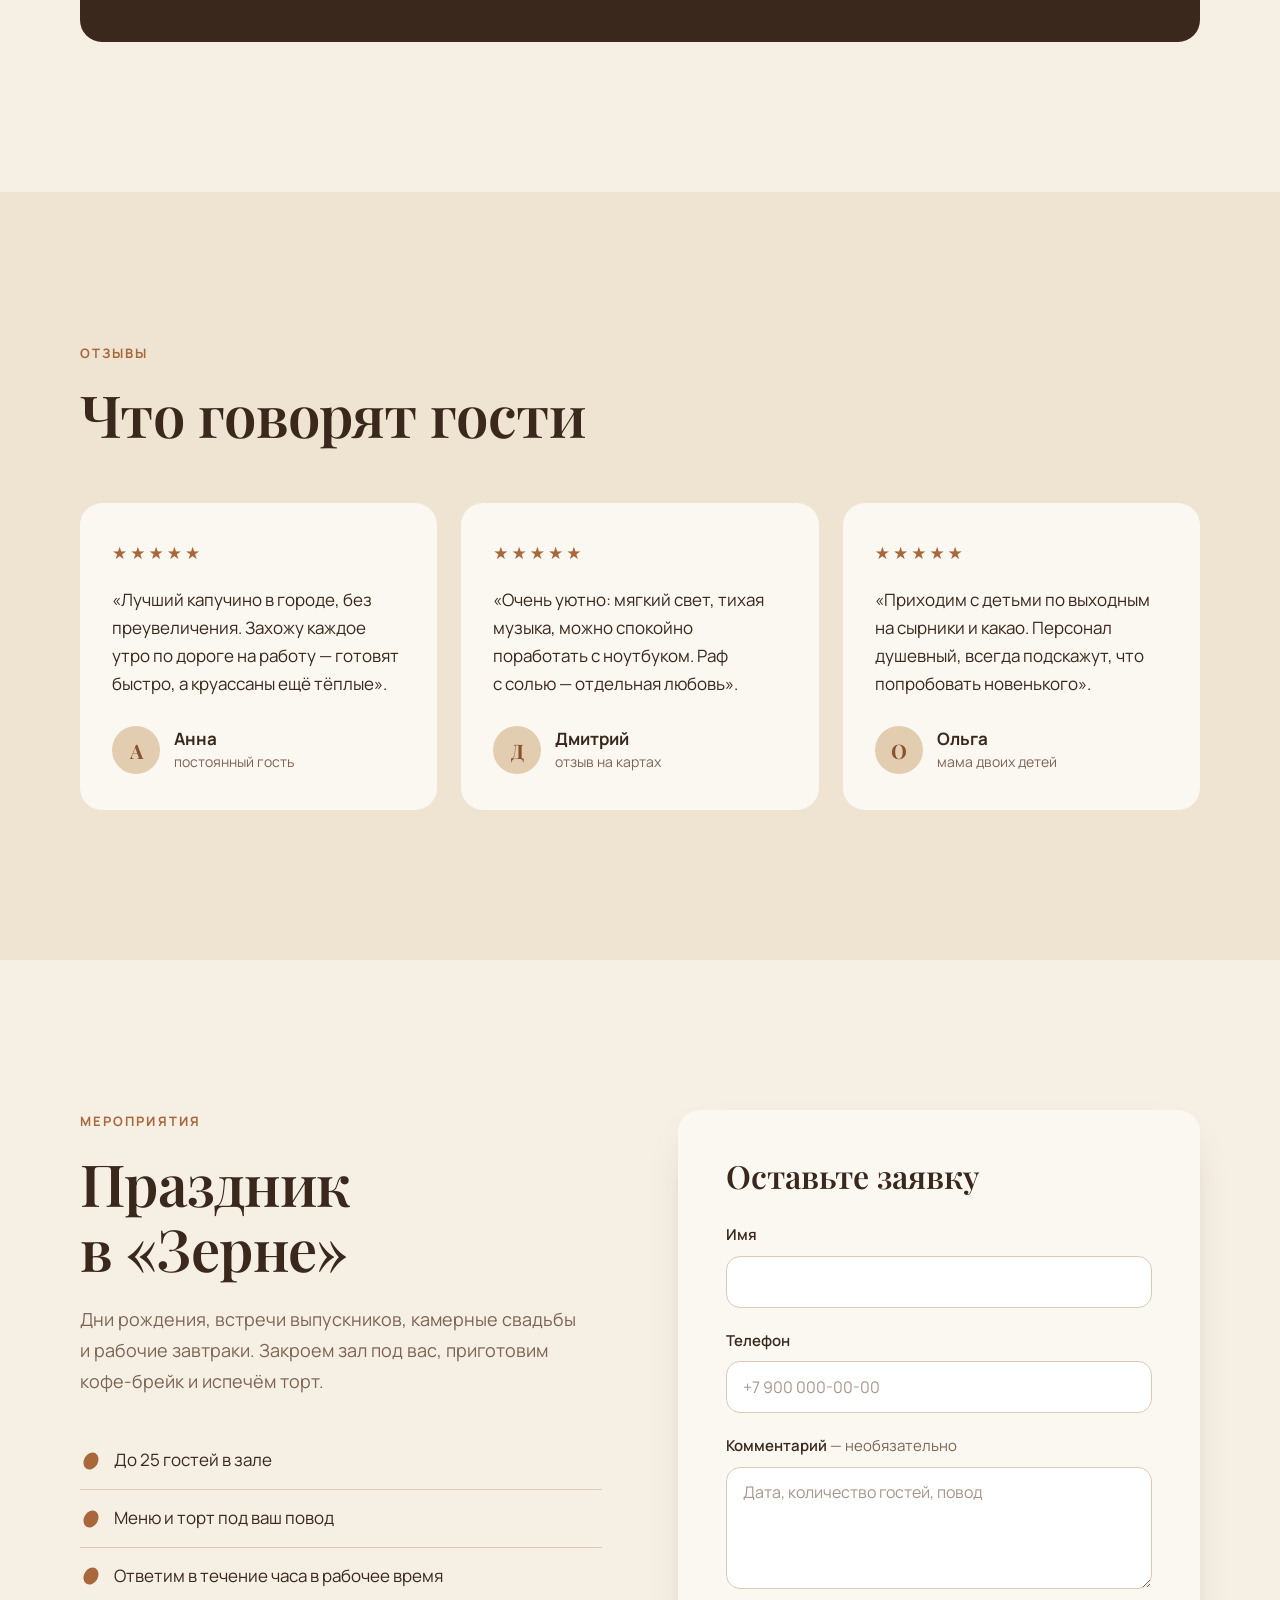
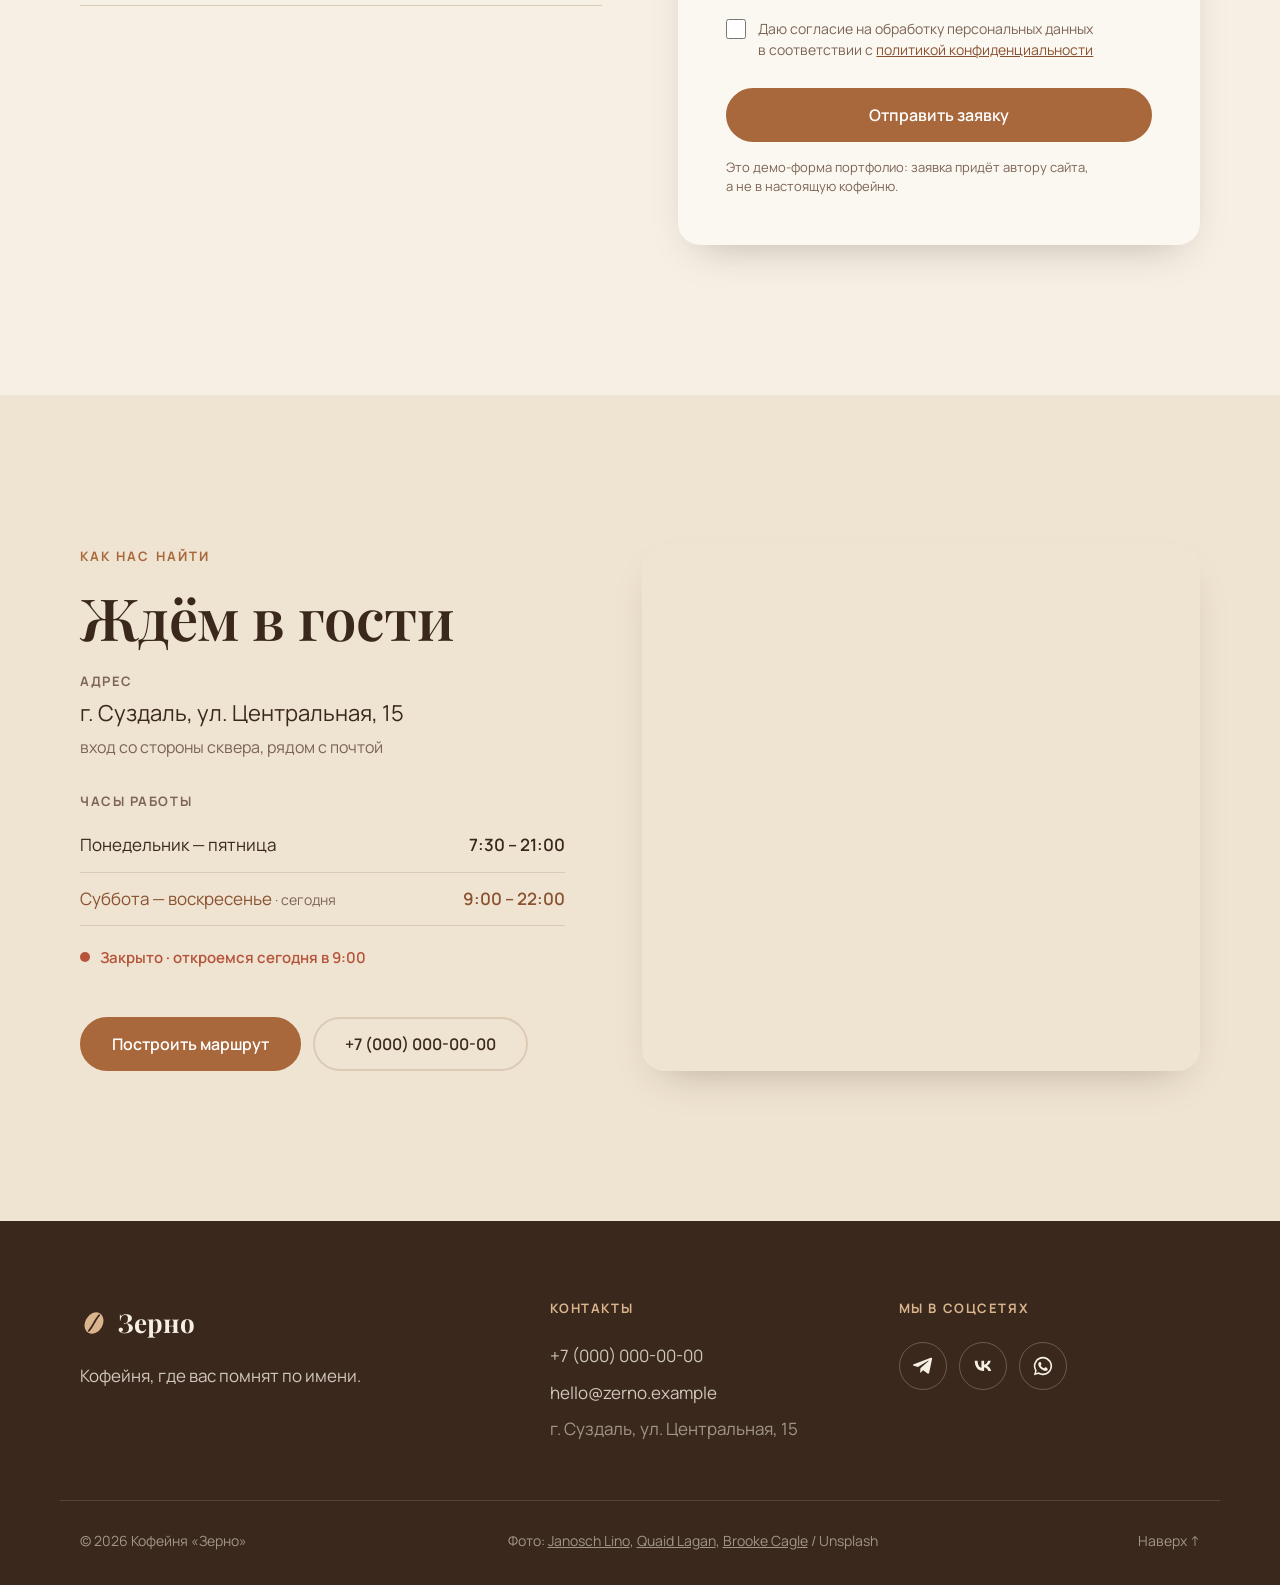
==== commit 532fc631: "Блок заказа на мероприятие с формой Новый блок «Праздник в «Зерне»» с формой: имя, телефон, коммента" ====
--- a/index.html
+++ b/index.html
@@ -3,15 +3,34 @@
 <head>
   <meta charset="UTF-8">
   <meta name="viewport" content="width=device-width, initial-scale=1">
-  <title>Кофейня «Зерно» — свежий кофе и выпечка</title>
-  <meta name="description" content="Кофейня «Зерно»: кофе свежей обжарки, домашняя выпечка и кофе с собой. Адрес, меню, часы работы.">
+  <!-- SEO. Кофейня вымышленная, поэтому в описаниях честно сказано, что это концепт -->
+  <title>Кофейня «Зерно» в Суздале — концепт сайта</title>
+  <meta name="description" content="Концепт-дизайн сайта вымышленной кофейни «Зерно» в Суздале: меню с ценами, отзывы, часы работы и карта. Проект для портфолио на HTML, CSS и JS.">
+  <link rel="canonical" href="https://wyn1x234.github.io/zerno/">
   <meta name="theme-color" content="#F6EFE4">
+  <link rel="icon" href="favicon.svg" type="image/svg+xml">
+
+  <!-- Превью ссылки в мессенджерах и соцсетях (Open Graph) -->
+  <meta property="og:type" content="website">
+  <meta property="og:locale" content="ru_RU">
+  <meta property="og:site_name" content="Кофейня «Зерно»">
+  <meta property="og:url" content="https://wyn1x234.github.io/zerno/">
+  <meta property="og:title" content="Кофейня «Зерно» в Суздале — концепт сайта">
+  <meta property="og:description" content="Концепт-дизайн сайта вымышленной кофейни: меню, отзывы, часы работы и карта.">
+  <!-- Фото: Janosch Lino, Unsplash. 1200×630 — стандартный размер превью -->
+  <meta property="og:image" content="https://images.unsplash.com/photo-1544031064-9de80864ade5?fm=jpg&amp;fit=crop&amp;w=1200&amp;h=630&amp;q=80">
+  <meta property="og:image:type" content="image/jpeg">
+  <meta property="og:image:width" content="1200">
+  <meta property="og:image:height" content="630">
+  <meta property="og:image:alt" content="Уютный зал кофейни с деревянными столами">
+  <meta name="twitter:card" content="summary_large_image">
 
   <link rel="preconnect" href="https://fonts.googleapis.com">
   <link rel="preconnect" href="https://fonts.gstatic.com" crossorigin>
   <link href="https://fonts.googleapis.com/css2?family=Manrope:wght@400;500;600;700&family=Playfair+Display:wght@500;600;700&display=swap" rel="stylesheet">
 
-  <link rel="stylesheet" href="css/style.css">
+  <!-- ?v= — версия файлов: увеличьте после правок CSS/JS, чтобы браузеры не брали старые из кэша -->
+  <link rel="stylesheet" href="css/style.css?v=3">
   <script>document.documentElement.classList.add('js');</script>
 </head>
 <body>
@@ -36,8 +55,9 @@
         <a href="#about" class="nav__link">О нас</a>
         <a href="#menu" class="nav__link">Меню</a>
         <a href="#reviews" class="nav__link">Отзывы</a>
+        <a href="#events" class="nav__link">Мероприятия</a>
         <a href="#contacts" class="nav__link">Контакты</a>
-        <a href="#" data-demo class="btn btn--small nav__cta">Заказать с собой</a>
+        <button type="button" data-demo class="btn btn--small nav__cta">Заказать с собой</button>
       </nav>
 
       <button class="burger" id="burger" aria-label="Открыть меню" aria-expanded="false" aria-controls="nav">
@@ -50,7 +70,8 @@
 
     <!-- Первый экран -->
     <section class="hero">
-      <!-- Фон: Janosch Lino, Unsplash — https://unsplash.com/photos/k6w8miMpfUI -->
+      <!-- Фон: Janosch Lino, Unsplash — https://unsplash.com/photos/k6w8miMpfUI
+           alt="" намеренно: фото декоративное, смысл несёт текст поверх него -->
       <img class="hero__bg"
         src="https://images.unsplash.com/photo-1544031064-9de80864ade5?auto=format&amp;fit=crop&amp;w=1600&amp;q=75"
         srcset="https://images.unsplash.com/photo-1544031064-9de80864ade5?auto=format&amp;fit=crop&amp;w=800&amp;q=75 800w,
@@ -68,7 +89,7 @@
           <p class="hero__lead">Свежая обжарка, тёплая выпечка и&nbsp;пять столиков у&nbsp;окна. Заходите посидеть или заберите стакан с&nbsp;собой&nbsp;— сварим за&nbsp;три минуты.</p>
           <div class="hero__actions">
             <a href="#contacts" class="btn">Как нас найти</a>
-            <a href="#" data-demo class="btn btn--outline-light">Заказать с собой</a>
+            <button type="button" data-demo class="btn btn--outline-light">Заказать с собой</button>
           </div>
           <p class="hero__status" data-status>
             <span class="status-dot"></span>
@@ -217,8 +238,8 @@
             <p>Позвоните или напишите в&nbsp;Telegram&nbsp;— приготовим к&nbsp;вашему приходу, заберёте без очереди.</p>
           </div>
           <div class="takeaway__actions">
-            <a href="#" data-demo class="btn btn--light">Позвонить</a>
-            <a href="#" data-demo class="btn btn--outline-light">Telegram</a>
+            <button type="button" data-demo class="btn btn--light">Позвонить</button>
+            <button type="button" data-demo class="btn btn--outline-light">Telegram</button>
           </div>
         </div>
       </div>
@@ -261,6 +282,65 @@
       </div>
     </section>
 
+    <!-- Заказ на мероприятие -->
+    <section class="section events" id="events">
+      <div class="container events__inner">
+        <div class="events__text reveal">
+          <p class="eyebrow">Мероприятия</p>
+          <h2 class="section__title">Праздник в&nbsp;«Зерне»</h2>
+          <p class="section__lead">Дни рождения, встречи выпускников, камерные свадьбы и&nbsp;рабочие завтраки. Закроем зал под вас, приготовим кофе-брейк и&nbsp;испечём торт.</p>
+          <ul class="events__list">
+            <li>До&nbsp;25 гостей в&nbsp;зале</li>
+            <li>Меню и&nbsp;торт под ваш повод</li>
+            <li>Ответим в&nbsp;течение часа в&nbsp;рабочее время</li>
+          </ul>
+        </div>
+
+        <!--
+          data-endpoint — адрес Cloudflare Worker, который пересылает заявку в Telegram
+          (см. worker/README.md). Пока он пустой, форма не отправляется и говорит, что не подключена.
+        -->
+        <form class="event-form reveal" id="event-form" data-endpoint="" novalidate>
+          <h3 class="event-form__title">Оставьте заявку</h3>
+
+          <div class="field">
+            <label class="field__label" for="ef-name">Имя</label>
+            <input class="field__input" id="ef-name" name="name" type="text" autocomplete="name" maxlength="100" required>
+            <p class="field__error" id="ef-name-error"></p>
+          </div>
+
+          <div class="field">
+            <label class="field__label" for="ef-phone">Телефон</label>
+            <input class="field__input" id="ef-phone" name="phone" type="tel" inputmode="tel" autocomplete="tel" maxlength="20" placeholder="+7 900 000-00-00" required>
+            <p class="field__error" id="ef-phone-error"></p>
+          </div>
+
+          <div class="field">
+            <label class="field__label" for="ef-comment">Комментарий <span class="field__optional">— необязательно</span></label>
+            <textarea class="field__input field__input--area" id="ef-comment" name="comment" rows="4" maxlength="1000" placeholder="Дата, количество гостей, повод"></textarea>
+          </div>
+
+          <!-- Ловушка для спам-ботов: людям поле не видно -->
+          <div class="field--trap" aria-hidden="true">
+            <label for="ef-website">Сайт</label>
+            <input id="ef-website" name="website" type="text" tabindex="-1" autocomplete="off">
+          </div>
+
+          <div class="field">
+            <label class="consent">
+              <input class="consent__box" id="ef-consent" name="consent" type="checkbox" required>
+              <span>Даю согласие на&nbsp;обработку персональных данных в&nbsp;соответствии с&nbsp;<a href="privacy.html" target="_blank">политикой конфиденциальности</a></span>
+            </label>
+            <p class="field__error" id="ef-consent-error"></p>
+          </div>
+
+          <button class="btn event-form__submit" type="submit">Отправить заявку</button>
+          <p class="event-form__status" role="status" aria-live="polite"></p>
+          <p class="event-form__note">Это демо-форма портфолио: заявка придёт автору сайта, а&nbsp;не&nbsp;в&nbsp;настоящую кофейню.</p>
+        </form>
+      </div>
+    </section>
+
     <!-- Адрес, часы, карта -->
     <section class="section contacts" id="contacts">
       <div class="container contacts__inner">
@@ -293,7 +373,7 @@
           <div class="contacts__actions">
             <!-- Замените координаты на реальные -->
             <a href="https://yandex.ru/maps/?rtext=~56.4197,40.4491&rtt=pd" class="btn" target="_blank" rel="noopener">Построить маршрут</a>
-            <a href="#" data-demo class="btn btn--ghost">+7 (000) 000-00-00</a>
+            <button type="button" data-demo class="btn btn--ghost">+7 (000) 000-00-00</button>
           </div>
         </div>
 
@@ -326,23 +406,23 @@
 
       <div class="footer__col">
         <h3 class="footer__title">Контакты</h3>
-        <a href="#" data-demo class="footer__link">+7 (000) 000-00-00</a>
-        <a href="#" data-demo class="footer__link">hello@zerno.example</a>
+        <button type="button" data-demo class="footer__link">+7 (000) 000-00-00</button>
+        <button type="button" data-demo class="footer__link">hello@zerno.example</button>
         <p class="footer__muted">г.&nbsp;Суздаль, ул.&nbsp;Центральная,&nbsp;15</p>
       </div>
 
       <div class="footer__col">
         <h3 class="footer__title">Мы в соцсетях</h3>
         <div class="socials">
-          <a href="#" data-demo class="social" aria-label="Telegram">
+          <button type="button" data-demo class="social" aria-label="Telegram">
             <svg viewBox="0 0 24 24" aria-hidden="true"><path d="M21.9 4.3 18.7 19.4c-.2 1-.9 1.3-1.7.8l-4.8-3.5-2.3 2.2c-.3.3-.5.5-1 .5l.3-4.9 8.9-8c.4-.3-.1-.5-.6-.2L6.5 13.2 1.8 11.7c-1-.3-1-1 .2-1.5L20.5 3c.9-.3 1.6.2 1.4 1.3Z" fill="currentColor"/></svg>
-          </a>
-          <a href="#" data-demo class="social" aria-label="ВКонтакте">
+          </button>
+          <button type="button" data-demo class="social" aria-label="ВКонтакте">
             <svg viewBox="0 0 24 24" aria-hidden="true"><path d="M12.8 17.5C6.6 17.5 3.1 13.3 3 6.3h3.1c.1 5.1 2.4 7.3 4.2 7.7V6.3h2.9v4.4c1.8-.2 3.7-2.2 4.3-4.4h2.9c-.5 2.7-2.5 4.7-3.9 5.5 1.4.7 3.7 2.4 4.5 5.7h-3.2c-.7-2.2-2.4-3.9-4.6-4.1v4.1h-.4Z" fill="currentColor"/></svg>
-          </a>
-          <a href="#" data-demo class="social" aria-label="WhatsApp">
+          </button>
+          <button type="button" data-demo class="social" aria-label="WhatsApp">
             <svg viewBox="0 0 24 24" aria-hidden="true"><path d="M12 2a10 10 0 0 0-8.6 15.1L2 22l5-1.3A10 10 0 1 0 12 2Zm0 18.2c-1.5 0-3-.4-4.3-1.2l-.3-.2-3 .8.8-2.9-.2-.3A8.2 8.2 0 1 1 12 20.2Zm4.5-6.1c-.2-.1-1.5-.7-1.7-.8-.2-.1-.4-.1-.6.1l-.8 1c-.1.2-.3.2-.5.1a6.7 6.7 0 0 1-3.3-2.9c-.3-.4.2-.4.7-1.4.1-.2 0-.3 0-.4l-.8-1.8c-.2-.5-.4-.4-.6-.4h-.5a1 1 0 0 0-.7.3 3 3 0 0 0-.9 2.2c0 1.3.9 2.5 1 2.7.1.2 1.8 2.8 4.4 3.9 1.6.7 2.3.8 3.1.6.5-.1 1.5-.6 1.7-1.2.2-.6.2-1.1.2-1.2-.1-.1-.3-.2-.6-.3Z" fill="currentColor"/></svg>
-          </a>
+          </button>
         </div>
       </div>
     </div>
@@ -357,6 +437,6 @@
   <!-- Подсказка при клике на ненастоящие контакты -->
   <div class="toast" id="toast" role="status" aria-live="polite"></div>
 
-  <script src="js/main.js"></script>
+  <script src="js/main.js?v=3"></script>
 </body>
 </html>
--- a/css/style.css
+++ b/css/style.css
@@ -479,7 +479,111 @@
   font-size: 20px;
 }
 
+/* ---------- Заказ на мероприятие ---------- */
+.events__inner {
+  display: grid;
+  grid-template-columns: 1fr 1fr;
+  gap: clamp(40px, 6vw, 96px);
+  align-items: start;
+}
+
+.events__list { margin-top: 36px; }
+.events__list li {
+  position: relative;
+  padding: 14px 0 14px 34px;
+  border-bottom: 1px solid var(--line);
+  font-size: 17px;
+}
+.events__list li::before {
+  content: "";
+  position: absolute;
+  left: 4px;
+  top: 50%;
+  width: 14px;
+  height: 18px;
+  border-radius: 50%;
+  background: var(--accent);
+  transform: translateY(-50%) rotate(30deg); /* кофейное зерно */
+}
+
+.event-form {
+  padding: clamp(28px, 4vw, 48px);
+  border-radius: var(--radius);
+  background: var(--surface);
+  box-shadow: var(--shadow);
+}
+.event-form__title {
+  margin-bottom: 28px;
+  font-family: var(--font-head);
+  font-size: clamp(26px, 3vw, 32px);
+}
+
+.field { margin-bottom: 20px; }
+.field__label { display: block; margin-bottom: 8px; font-size: 15px; font-weight: 600; }
+.field__optional { font-weight: 400; color: var(--muted); }
+
+.field__input {
+  width: 100%;
+  min-height: 52px;
+  padding: 12px 16px;
+  border: 1px solid var(--line);
+  border-radius: var(--radius-sm);
+  background: #fff;
+  color: var(--text);
+  font: 16px/1.5 var(--font-body); /* 16px — чтобы iOS не увеличивал страницу при фокусе */
+  transition: border-color .2s, box-shadow .2s;
+}
+.field__input::placeholder { color: #A8968A; }
+.field__input:focus { outline: none; border-color: var(--accent); box-shadow: 0 0 0 3px rgba(168, 104, 60, .18); }
+.field__input--area { resize: vertical; min-height: 110px; }
+.field__input[aria-invalid="true"] { border-color: var(--closed); }
+
+.field__error { margin: 6px 0 0; font-size: 14px; color: var(--closed); }
+.field__error:empty { display: none; }
+
+/* поле-ловушка для ботов: убрано с экрана, но не display:none — его часто пропускают боты */
+.field--trap { position: absolute; left: -9999px; width: 1px; height: 1px; overflow: hidden; }
+
+.consent {
+  display: flex;
+  align-items: flex-start;
+  gap: 12px;
+  font-size: 14px;
+  line-height: 1.5;
+  color: var(--muted);
+  cursor: pointer;
+}
+.consent__box {
+  flex-shrink: 0;
+  width: 20px;
+  height: 20px;
+  margin: 1px 0 0;
+  accent-color: var(--accent);
+  cursor: pointer;
+}
+.consent a { color: var(--accent-dark); }
+
+.event-form__submit { width: 100%; margin-top: 8px; }
+.event-form__submit:disabled { opacity: .6; cursor: wait; transform: none; }
+
+.event-form__status { margin: 16px 0 0; font-weight: 600; }
+.event-form__status:empty { display: none; }
+.event-form__status.is-success { color: var(--open); }
+.event-form__status.is-error { color: var(--closed); }
+
+.event-form__note { margin: 16px 0 0; font-size: 13px; line-height: 1.5; color: var(--muted); }
+
+/* ---------- Страница политики ---------- */
+.legal__inner { max-width: 760px; }
+.legal__back { display: inline-block; margin-bottom: 32px; color: var(--accent-dark); font-weight: 600; text-decoration: none; }
+/* длинное «конфиденциальности» не помещается в 375px при обычном размере */
+.legal h1 { font-size: clamp(30px, 8vw, 58px); hyphens: auto; overflow-wrap: break-word; }
+.legal h2 { margin: 40px 0 12px; font-family: var(--font-head); font-size: 24px; }
+.legal p { color: var(--text); }
+
 /* ---------- Контакты ---------- */
+.contacts { background: var(--bg-alt); }
+
 .contacts__inner {
   display: grid;
   grid-template-columns: 1fr 1.15fr;
@@ -558,6 +662,16 @@
 }
 
 .footer__col { display: flex; flex-direction: column; align-items: flex-start; gap: 8px; }
+/* кнопки-заглушки в футере выглядят как ссылки */
+button.footer__link,
+button.social {
+  padding: 0;
+  background: none;
+  font: inherit;
+  cursor: pointer;
+}
+button.footer__link { border: 0; color: inherit; text-align: left; }
+
 .footer__link { text-decoration: none; transition: color .2s; }
 .footer__link:hover { color: #fff; }
 .footer__muted { margin: 0; color: rgba(246, 239, 228, .55); }
@@ -641,6 +755,7 @@
   .nav__cta { margin-top: 32px; min-height: 56px; font-size: 16px; }
 
   .about__inner,
+  .events__inner,
   .contacts__inner { grid-template-columns: 1fr; }
 
   /* текст на всю ширину — затемнение ровнее */
